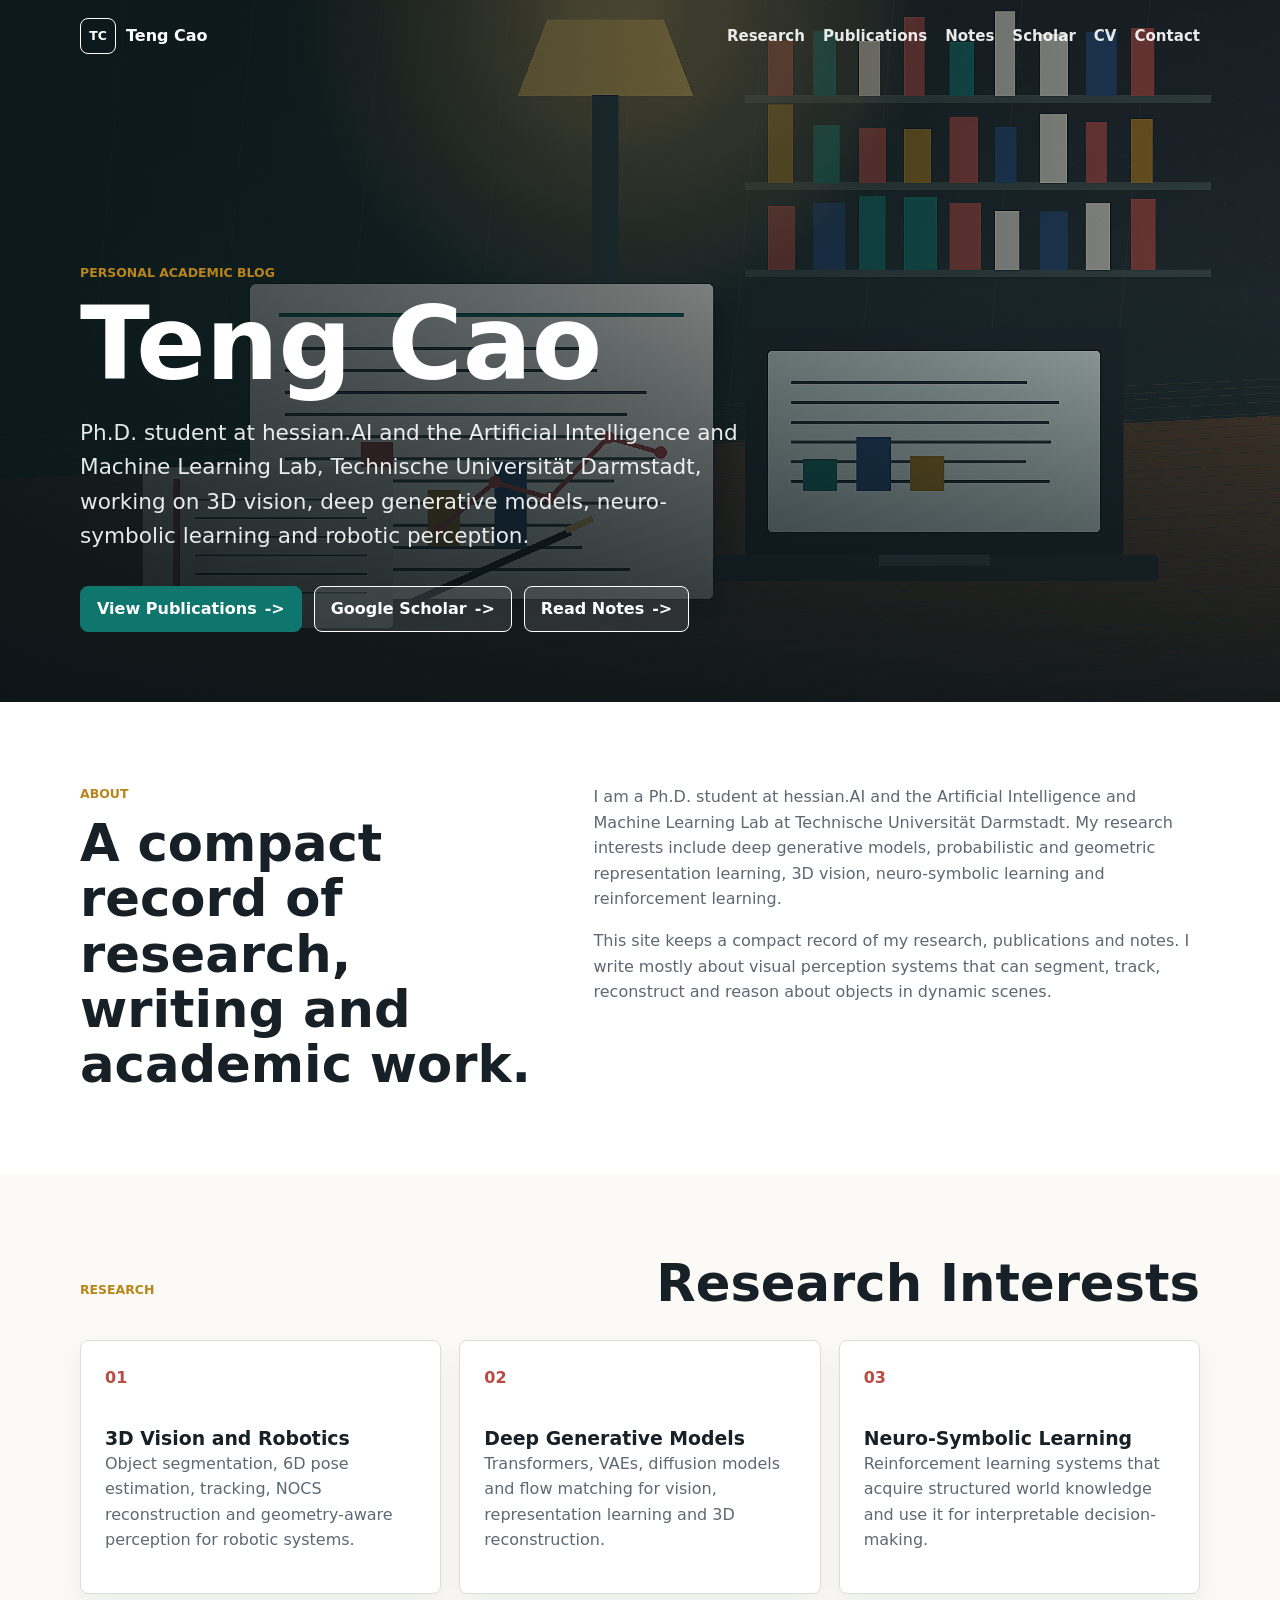
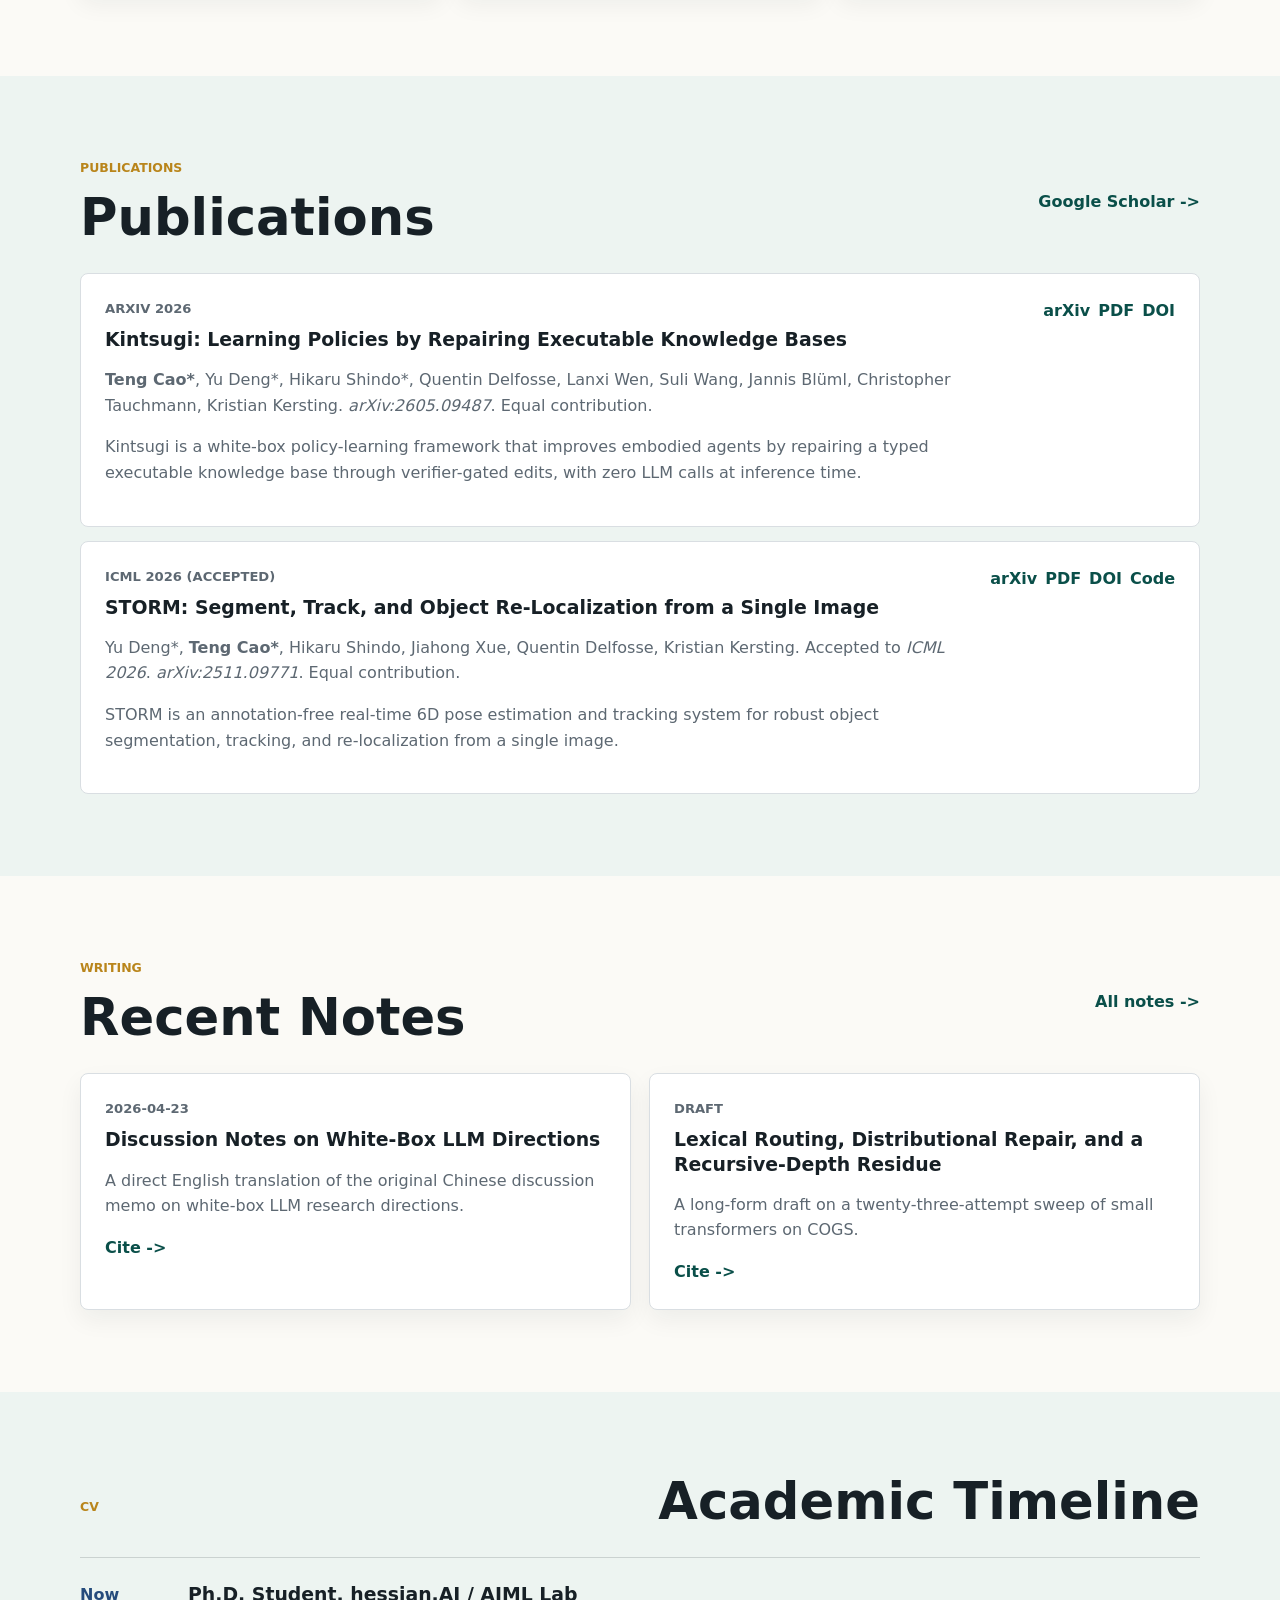
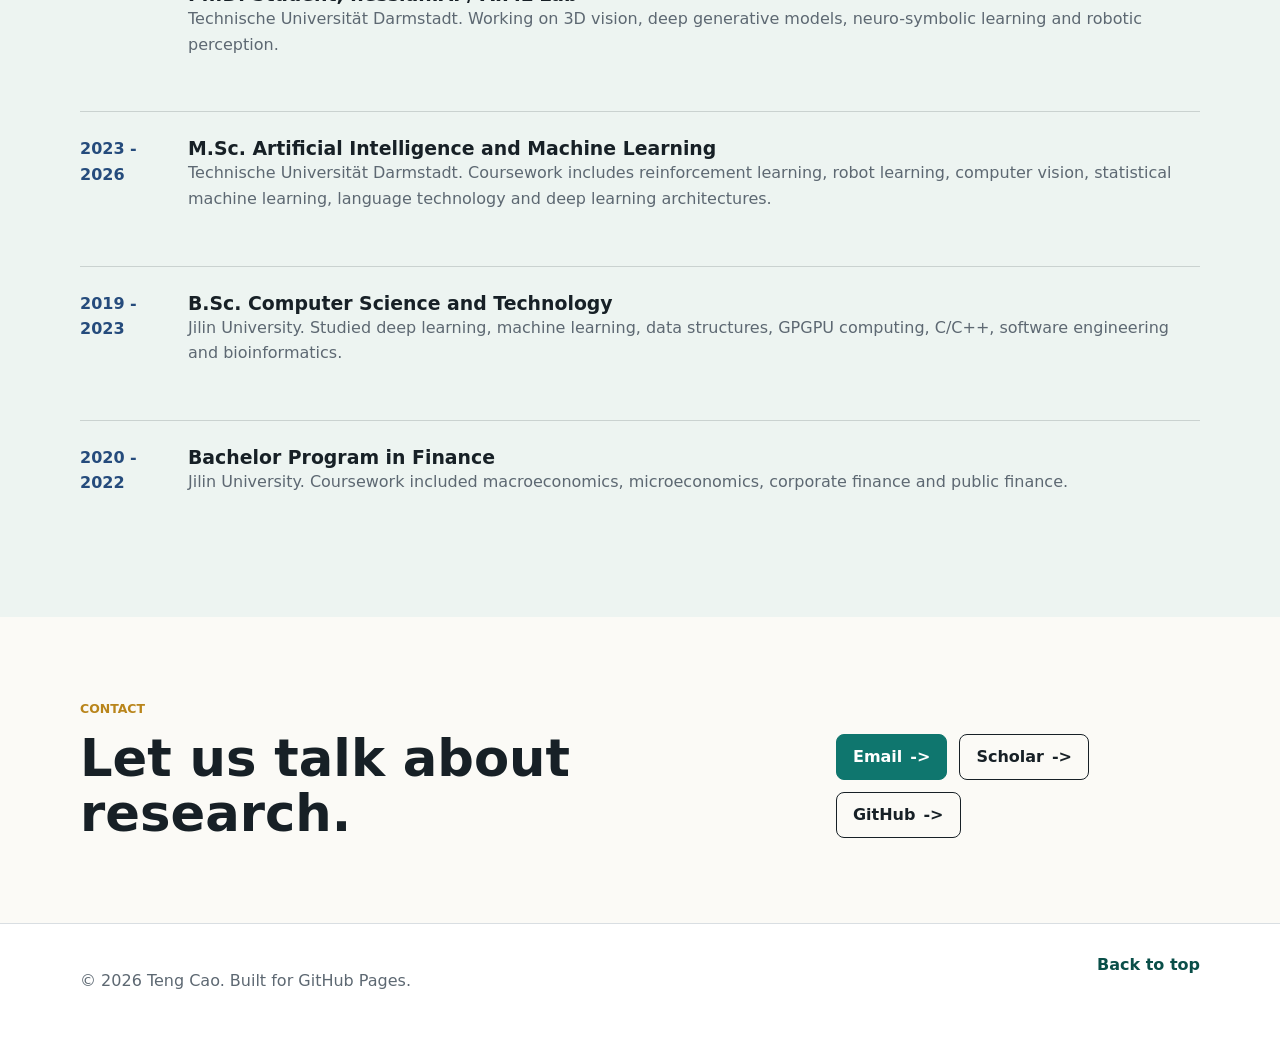
==== index.html @ 5c88ac8f "Add visible citation links for notes" ====
<!doctype html>
<html lang="en">
<head>
  <meta charset="utf-8">
  <meta name="viewport" content="width=device-width, initial-scale=1">
  <title>Teng Cao | Academic Blog</title>
  <meta name="description" content="Teng Cao's personal academic homepage. Ph.D. student at hessian.AI and the AIML Lab, Technische Universität Darmstadt, focused on 3D vision, neuro-symbolic learning and robotics.">
  <meta name="author" content="Teng Cao">
  <link rel="canonical" href="https://caotengde.github.io/">
  <meta property="og:title" content="Teng Cao | Academic Blog">
  <meta property="og:description" content="Ph.D. student at hessian.AI and the AIML Lab, Technische Universität Darmstadt, working on 3D vision, neuro-symbolic learning and robotics.">
  <meta property="og:type" content="website">
  <meta property="og:url" content="https://caotengde.github.io/">
  <meta property="og:image" content="https://caotengde.github.io/assets/academic-hero.png">
  <link rel="icon" href="assets/favicon.svg" type="image/svg+xml">
  <link rel="stylesheet" href="styles.css">
</head>
<body>
  <header class="site-header" data-header>
    <a class="brand" href="#top" aria-label="Back to home">
      <span class="brand-mark" aria-hidden="true">TC</span>
      <span>Teng Cao</span>
    </a>
    <nav class="site-nav" aria-label="Primary navigation">
      <a href="#research">Research</a>
      <a href="#publications">Publications</a>
      <a href="blog.html">Notes</a>
      <a href="https://scholar.google.com/citations?user=rGbSMkcAAAAJ&amp;hl=zh-CN" target="_blank" rel="noreferrer">Scholar</a>
      <a href="#cv">CV</a>
      <a href="#contact">Contact</a>
    </nav>
  </header>

  <main id="top">
    <section class="hero" aria-labelledby="hero-title">
      <img src="assets/academic-hero.png" alt="An academic desk with papers, charts, and warm lamplight" class="hero-image">
      <div class="hero-scrim" aria-hidden="true"></div>
      <div class="hero-content">
        <p class="eyebrow">Personal Academic Blog</p>
        <h1 id="hero-title">Teng Cao</h1>
        <p class="hero-copy">Ph.D. student at hessian.AI and the Artificial Intelligence and Machine Learning Lab, Technische Universität Darmstadt, working on 3D vision, deep generative models, neuro-symbolic learning and robotic perception.</p>
        <div class="hero-actions">
          <a class="button button-primary" href="#publications">View Publications <span aria-hidden="true">-&gt;</span></a>
          <a class="button button-secondary" href="https://scholar.google.com/citations?user=rGbSMkcAAAAJ&amp;hl=zh-CN" target="_blank" rel="noreferrer">Google Scholar <span aria-hidden="true">-&gt;</span></a>
          <a class="button button-secondary" href="blog.html">Read Notes <span aria-hidden="true">-&gt;</span></a>
        </div>
      </div>
    </section>

    <section class="section intro-band" aria-labelledby="about-title">
      <div class="section-grid">
        <div>
          <p class="section-kicker">About</p>
          <h2 id="about-title">A compact record of research, writing and academic work.</h2>
        </div>
        <div class="prose">
          <p>I am a Ph.D. student at hessian.AI and the Artificial Intelligence and Machine Learning Lab at Technische Universität Darmstadt. My research interests include deep generative models, probabilistic and geometric representation learning, 3D vision, neuro-symbolic learning and reinforcement learning.</p>
          <p>This site keeps a compact record of my research, publications and notes. I write mostly about visual perception systems that can segment, track, reconstruct and reason about objects in dynamic scenes.</p>
        </div>
      </div>
    </section>

    <section class="section" id="research" aria-labelledby="research-title">
      <div class="section-heading">
        <p class="section-kicker">Research</p>
        <h2 id="research-title">Research Interests</h2>
      </div>
      <div class="card-grid three">
        <article class="card">
          <span class="card-index">01</span>
          <h3>3D Vision and Robotics</h3>
          <p>Object segmentation, 6D pose estimation, tracking, NOCS reconstruction and geometry-aware perception for robotic systems.</p>
        </article>
        <article class="card">
          <span class="card-index">02</span>
          <h3>Deep Generative Models</h3>
          <p>Transformers, VAEs, diffusion models and flow matching for vision, representation learning and 3D reconstruction.</p>
        </article>
        <article class="card">
          <span class="card-index">03</span>
          <h3>Neuro-Symbolic Learning</h3>
          <p>Reinforcement learning systems that acquire structured world knowledge and use it for interpretable decision-making.</p>
        </article>
      </div>
    </section>

    <section class="section tinted" id="publications" aria-labelledby="publications-title">
      <div class="section-heading split">
        <div>
          <p class="section-kicker">Publications</p>
          <h2 id="publications-title">Publications</h2>
        </div>
        <a class="text-link" href="https://scholar.google.com/citations?user=rGbSMkcAAAAJ&amp;hl=zh-CN" target="_blank" rel="noreferrer">Google Scholar <span aria-hidden="true">-&gt;</span></a>
      </div>
      <div class="publication-list">
        <article class="publication">
          <div>
            <p class="pub-year">arXiv 2026</p>
            <h3>Kintsugi: Learning Policies by Repairing Executable Knowledge Bases</h3>
            <p><strong>Teng Cao*</strong>, Yu Deng*, Hikaru Shindo*, Quentin Delfosse, Lanxi Wen, Suli Wang, Jannis Bl&uuml;ml, Christopher Tauchmann, Kristian Kersting. <em>arXiv:2605.09487</em>. Equal contribution.</p>
            <p>Kintsugi is a white-box policy-learning framework that improves embodied agents by repairing a typed executable knowledge base through verifier-gated edits, with zero LLM calls at inference time.</p>
          </div>
          <div class="pub-links" aria-label="Publication links">
            <a href="https://arxiv.org/abs/2605.09487" target="_blank" rel="noreferrer">arXiv</a>
            <a href="https://arxiv.org/pdf/2605.09487" target="_blank" rel="noreferrer">PDF</a>
            <a href="https://doi.org/10.48550/arXiv.2605.09487" target="_blank" rel="noreferrer">DOI</a>
          </div>
        </article>
        <article class="publication">
          <div>
            <p class="pub-year">ICML 2026 (Accepted)</p>
            <h3>STORM: Segment, Track, and Object Re-Localization from a Single Image</h3>
            <p>Yu Deng*, <strong>Teng Cao*</strong>, Hikaru Shindo, Jiahong Xue, Quentin Delfosse, Kristian Kersting. Accepted to <em>ICML 2026</em>. <em>arXiv:2511.09771</em>. Equal contribution.</p>
            <p>STORM is an annotation-free real-time 6D pose estimation and tracking system for robust object segmentation, tracking, and re-localization from a single image.</p>
          </div>
          <div class="pub-links" aria-label="Publication links">
            <a href="https://arxiv.org/abs/2511.09771" target="_blank" rel="noreferrer">arXiv</a>
            <a href="https://arxiv.org/pdf/2511.09771" target="_blank" rel="noreferrer">PDF</a>
            <a href="https://doi.org/10.48550/arXiv.2511.09771" target="_blank" rel="noreferrer">DOI</a>
            <a href="https://github.com/dengyufuqin/Storm" target="_blank" rel="noreferrer">Code</a>
          </div>
        </article>
      </div>
    </section>

    <section class="section" aria-labelledby="writing-title">
      <div class="section-heading split">
        <div>
          <p class="section-kicker">Writing</p>
          <h2 id="writing-title">Recent Notes</h2>
        </div>
        <a class="text-link" href="blog.html">All notes <span aria-hidden="true">-&gt;</span></a>
      </div>
      <div class="card-grid two">
        <article class="card note-card">
          <p class="note-date">2026-04-23</p>
          <h3><a href="posts/2026-04-23-white-box-llm-directions.html">Discussion Notes on White-Box LLM Directions</a></h3>
          <p>A direct English translation of the original Chinese discussion memo on white-box LLM research directions.</p>
          <div class="note-actions">
            <a class="text-link" href="posts/2026-04-23-white-box-llm-directions.html#citation">Cite <span aria-hidden="true">-&gt;</span></a>
          </div>
        </article>
        <article class="card note-card">
          <p class="note-date">Draft</p>
          <h3><a href="posts/2026-04-21-lexical-routing-distributional-repair.html">Lexical Routing, Distributional Repair, and a Recursive-Depth Residue</a></h3>
          <p>A long-form draft on a twenty-three-attempt sweep of small transformers on COGS.</p>
          <div class="note-actions">
            <a class="text-link" href="posts/2026-04-21-lexical-routing-distributional-repair.html#citation">Cite <span aria-hidden="true">-&gt;</span></a>
          </div>
        </article>
      </div>
    </section>

    <section class="section tinted" id="cv" aria-labelledby="cv-title">
      <div class="section-heading">
        <p class="section-kicker">CV</p>
        <h2 id="cv-title">Academic Timeline</h2>
      </div>
      <div class="timeline">
        <article class="timeline-item">
          <span>Now</span>
          <div>
            <h3>Ph.D. Student, hessian.AI / AIML Lab</h3>
            <p>Technische Universität Darmstadt. Working on 3D vision, deep generative models, neuro-symbolic learning and robotic perception.</p>
          </div>
        </article>
        <article class="timeline-item">
          <span>2023 - 2026</span>
          <div>
            <h3>M.Sc. Artificial Intelligence and Machine Learning</h3>
            <p>Technische Universität Darmstadt. Coursework includes reinforcement learning, robot learning, computer vision, statistical machine learning, language technology and deep learning architectures.</p>
          </div>
        </article>
        <article class="timeline-item">
          <span>2019 - 2023</span>
          <div>
            <h3>B.Sc. Computer Science and Technology</h3>
            <p>Jilin University. Studied deep learning, machine learning, data structures, GPGPU computing, C/C++, software engineering and bioinformatics.</p>
          </div>
        </article>
        <article class="timeline-item">
          <span>2020 - 2022</span>
          <div>
            <h3>Bachelor Program in Finance</h3>
            <p>Jilin University. Coursework included macroeconomics, microeconomics, corporate finance and public finance.</p>
          </div>
        </article>
      </div>
    </section>

    <section class="section contact-band" id="contact" aria-labelledby="contact-title">
      <div>
        <p class="section-kicker">Contact</p>
        <h2 id="contact-title">Let us talk about research.</h2>
      </div>
      <div class="contact-actions">
        <a class="button button-primary" href="mailto:teng.cao@stud.tu-darmstadt.de">Email <span aria-hidden="true">-&gt;</span></a>
        <a class="button button-secondary" href="https://scholar.google.com/citations?user=rGbSMkcAAAAJ&amp;hl=zh-CN" target="_blank" rel="noreferrer">Scholar <span aria-hidden="true">-&gt;</span></a>
        <a class="button button-secondary" href="https://github.com/caotengde">GitHub <span aria-hidden="true">-&gt;</span></a>
      </div>
    </section>
  </main>

  <footer class="site-footer">
    <p>&copy; <span data-year>2026</span> Teng Cao. Built for GitHub Pages.</p>
    <a href="#top">Back to top</a>
  </footer>

  <script src="script.js"></script>
</body>
</html>
---- styles.css ----
:root {
  color-scheme: light;
  --ink: #172026;
  --muted: #5d6872;
  --paper: #fbfaf6;
  --surface: #ffffff;
  --line: #d9dee2;
  --teal: #0f766e;
  --teal-dark: #0a4f49;
  --coral: #b94b43;
  --gold: #b9851b;
  --blue: #254b7c;
  --shadow: 0 18px 45px rgba(23, 32, 38, 0.12);
  --max: 1120px;
}

* {
  box-sizing: border-box;
}

html {
  scroll-behavior: smooth;
}

body {
  margin: 0;
  font-family: Inter, ui-sans-serif, system-ui, -apple-system, BlinkMacSystemFont, "Segoe UI", sans-serif;
  color: var(--ink);
  background: var(--paper);
  line-height: 1.6;
}

img {
  display: block;
  max-width: 100%;
}

a {
  color: inherit;
  text-decoration: none;
}

a:hover {
  color: var(--teal-dark);
}

.site-header {
  position: fixed;
  top: 0;
  left: 0;
  right: 0;
  z-index: 20;
  display: flex;
  align-items: center;
  justify-content: space-between;
  gap: 24px;
  padding: 18px max(24px, calc((100vw - var(--max)) / 2));
  color: #ffffff;
  transition: background 180ms ease, color 180ms ease, box-shadow 180ms ease;
}

.site-header.compact,
.site-header.is-scrolled {
  color: var(--ink);
  background: rgba(251, 250, 246, 0.94);
  border-bottom: 1px solid rgba(217, 222, 226, 0.86);
  box-shadow: 0 10px 28px rgba(23, 32, 38, 0.08);
  backdrop-filter: blur(14px);
}

.brand {
  display: inline-flex;
  align-items: center;
  gap: 10px;
  font-weight: 800;
  white-space: nowrap;
}

.brand-mark {
  display: inline-grid;
  width: 36px;
  height: 36px;
  place-items: center;
  border: 1px solid currentColor;
  border-radius: 8px;
  font-size: 0.78rem;
}

.site-nav {
  display: flex;
  align-items: center;
  gap: 18px;
  font-size: 0.94rem;
  font-weight: 650;
}

.site-nav a {
  opacity: 0.9;
}

.site-nav a[aria-current="page"],
.site-nav a:hover {
  color: var(--gold);
  opacity: 1;
}

.hero {
  position: relative;
  display: flex;
  align-items: flex-end;
  min-height: clamp(520px, 78vh, 780px);
  overflow: hidden;
  color: #ffffff;
  background: #152027;
}

.hero-image {
  position: absolute;
  inset: 0;
  width: 100%;
  height: 100%;
  object-fit: cover;
}

.hero-scrim {
  position: absolute;
  inset: 0;
  background:
    linear-gradient(90deg, rgba(10, 20, 24, 0.82) 0%, rgba(10, 20, 24, 0.58) 44%, rgba(10, 20, 24, 0.2) 100%),
    linear-gradient(0deg, rgba(10, 20, 24, 0.82) 0%, rgba(10, 20, 24, 0.06) 58%);
}

.hero-content {
  position: relative;
  z-index: 1;
  width: min(var(--max), calc(100% - 48px));
  margin: 0 auto;
  padding: 150px 0 70px;
}

.eyebrow,
.section-kicker {
  margin: 0 0 12px;
  color: var(--gold);
  font-size: 0.78rem;
  font-weight: 800;
  letter-spacing: 0;
  text-transform: uppercase;
}

.hero h1,
.page-hero h1 {
  max-width: 820px;
  margin: 0;
  font-size: clamp(3.2rem, 8vw, 7rem);
  line-height: 0.95;
  letter-spacing: 0;
}

.hero-copy {
  max-width: 660px;
  margin: 24px 0 0;
  color: rgba(255, 255, 255, 0.9);
  font-size: clamp(1.05rem, 2.2vw, 1.35rem);
}

.hero-actions,
.contact-actions {
  display: flex;
  flex-wrap: wrap;
  gap: 12px;
  margin-top: 32px;
}

.button {
  display: inline-flex;
  min-height: 46px;
  align-items: center;
  justify-content: center;
  gap: 8px;
  padding: 11px 16px;
  border: 1px solid currentColor;
  border-radius: 8px;
  font-weight: 800;
  line-height: 1.2;
}

.button-primary {
  color: #ffffff;
  background: var(--teal);
  border-color: var(--teal);
}

.button-primary:hover {
  color: #ffffff;
  background: var(--teal-dark);
  border-color: var(--teal-dark);
}

.button-secondary {
  color: inherit;
  background: rgba(255, 255, 255, 0.1);
}

.button-secondary:hover {
  color: var(--ink);
  background: #ffffff;
}

.section,
.page-hero {
  width: min(var(--max), calc(100% - 48px));
  margin: 0 auto;
  padding: 82px 0;
}

.intro-band,
.tinted {
  width: 100%;
  max-width: none;
  padding-left: max(24px, calc((100vw - var(--max)) / 2));
  padding-right: max(24px, calc((100vw - var(--max)) / 2));
}

.intro-band {
  background: #ffffff;
}

.tinted {
  background: #edf4f1;
}

.section-grid {
  display: grid;
  grid-template-columns: minmax(240px, 0.86fr) minmax(0, 1.14fr);
  gap: 56px;
  width: min(var(--max), 100%);
  margin: 0 auto;
}

.section-heading {
  display: flex;
  justify-content: space-between;
  align-items: end;
  gap: 24px;
  margin-bottom: 28px;
}

.section-heading.split {
  align-items: center;
}

h2,
h3,
p {
  overflow-wrap: break-word;
}

h2 {
  margin: 0;
  font-size: clamp(2rem, 4vw, 3.2rem);
  line-height: 1.08;
  letter-spacing: 0;
}

h3 {
  margin: 0;
  font-size: 1.18rem;
  line-height: 1.28;
}

.prose p,
.card p,
.publication p,
.post-row p,
.article p,
.timeline p,
.page-hero p {
  color: var(--muted);
}

.prose p:first-child,
.card p:first-of-type,
.publication p:first-of-type,
.post-row p:first-of-type,
.article p:first-of-type,
.timeline p:first-of-type {
  margin-top: 0;
}

.card-grid {
  display: grid;
  gap: 18px;
}

.card-grid.three {
  grid-template-columns: repeat(3, minmax(0, 1fr));
}

.card-grid.two {
  grid-template-columns: repeat(2, minmax(0, 1fr));
}

.card,
.publication,
.post-row {
  border: 1px solid var(--line);
  border-radius: 8px;
  background: var(--surface);
}

.card {
  min-height: 220px;
  padding: 24px;
  box-shadow: 0 10px 25px rgba(23, 32, 38, 0.06);
}

.card-index {
  display: inline-block;
  margin-bottom: 36px;
  color: var(--coral);
  font-weight: 900;
}

.note-card h3 a,
.post-row h2 a {
  text-decoration: underline;
  text-decoration-color: transparent;
  text-underline-offset: 4px;
}

.note-card h3 a:hover,
.post-row h2 a:hover {
  text-decoration-color: currentColor;
}

.note-actions,
.article-utility {
  margin-top: 14px;
}

.publication-list,
.post-list,
.timeline {
  display: grid;
  gap: 14px;
}

.publication {
  display: grid;
  grid-template-columns: minmax(0, 1fr) auto;
  gap: 24px;
  align-items: start;
  padding: 24px;
}

.pub-year,
.note-date {
  margin: 0 0 8px;
  color: var(--coral);
  font-size: 0.82rem;
  font-weight: 850;
  text-transform: uppercase;
}

.pub-links {
  display: flex;
  flex-wrap: wrap;
  gap: 8px;
}

.pub-links a,
.text-link {
  color: var(--teal-dark);
  font-weight: 850;
}

.text-link {
  white-space: nowrap;
}

.timeline-item {
  display: grid;
  grid-template-columns: 90px minmax(0, 1fr);
  gap: 18px;
  padding: 24px 0;
  border-top: 1px solid rgba(23, 32, 38, 0.16);
}

.timeline-item span {
  color: var(--blue);
  font-weight: 900;
}

.contact-band {
  display: flex;
  justify-content: space-between;
  align-items: center;
  gap: 28px;
}

.contact-band .button-secondary {
  color: var(--ink);
  background: transparent;
}

.contact-band .button-secondary:hover {
  color: var(--teal-dark);
  background: #ffffff;
}

.site-footer {
  display: flex;
  justify-content: space-between;
  gap: 18px;
  padding: 28px max(24px, calc((100vw - var(--max)) / 2));
  color: var(--muted);
  border-top: 1px solid var(--line);
  background: #ffffff;
}

.site-footer a {
  color: var(--teal-dark);
  font-weight: 800;
}

.page-main {
  padding-top: 72px;
}

.page-hero {
  padding-top: 92px;
  padding-bottom: 48px;
}

.page-hero h1 {
  color: var(--ink);
}

.page-hero p:last-child {
  max-width: 720px;
  font-size: 1.18rem;
}

.post-row {
  padding: 28px;
}

.post-row h2 {
  font-size: clamp(1.5rem, 3vw, 2.1rem);
}

.post-row .note-actions {
  margin-top: 16px;
}

.article-main {
  width: min(820px, calc(100% - 48px));
  margin: 0 auto;
  padding: 150px 0 86px;
}

.article-main.wide-article {
  width: min(1040px, calc(100% - 48px));
}

.article h1 {
  margin: 0;
  font-size: clamp(2.35rem, 6vw, 4.6rem);
  line-height: 1;
  letter-spacing: 0;
}

.article-lead {
  font-size: 1.24rem;
}

.article h2 {
  margin-top: 46px;
  font-size: clamp(1.55rem, 3vw, 2.1rem);
}

.article h3,
.article h4 {
  margin-top: 34px;
}

.article ul,
.article ol {
  color: var(--muted);
  padding-left: 1.4rem;
}

.article li + li {
  margin-top: 0.45rem;
}

.diagram-block {
  margin: 32px 0;
  padding: 18px;
  border: 1px solid var(--line);
  border-radius: 8px;
  background: #ffffff;
  box-shadow: 0 14px 32px rgba(23, 32, 38, 0.08);
}

.mermaid {
  overflow-x: auto;
}

.mermaid svg {
  display: block;
  max-width: 100%;
  height: auto;
  margin: 0 auto;
}

.diagram-caption {
  margin: 14px 0 0;
  color: var(--muted);
  font-size: 0.95rem;
}

.article code {
  padding: 0.12rem 0.34rem;
  border: 1px solid var(--line);
  border-radius: 6px;
  background: #ffffff;
  color: var(--blue);
  font-size: 0.95em;
}

.article table {
  display: block;
  width: 100%;
  margin: 24px 0;
  overflow-x: auto;
  border-collapse: collapse;
  color: var(--muted);
  font-size: 0.92rem;
}

.citation-panel {
  margin-top: 56px;
  padding: 24px;
  border: 1px solid var(--line);
  border-radius: 8px;
  background: #ffffff;
  box-shadow: 0 10px 25px rgba(23, 32, 38, 0.06);
}

.citation-panel h2 {
  margin-top: 0;
}

.citation-panel p {
  margin-bottom: 14px;
}

.citation-text {
  color: var(--muted);
}

.citation-bibtex {
  margin: 0;
  padding: 16px 18px;
  overflow-x: auto;
  border: 1px solid var(--line);
  border-radius: 8px;
  background: #fbfaf6;
  color: var(--ink);
  font: 0.93rem/1.6 ui-monospace, SFMono-Regular, Menlo, Monaco, Consolas, "Liberation Mono", monospace;
  white-space: pre-wrap;
  word-break: break-word;
}

.article th,
.article td {
  min-width: 120px;
  padding: 10px 12px;
  border: 1px solid var(--line);
  text-align: left;
  vertical-align: top;
}

.article th {
  color: var(--ink);
  background: #edf4f1;
}

@media (max-width: 820px) {
  .site-header {
    align-items: flex-start;
    flex-direction: column;
    gap: 12px;
    padding-top: 14px;
    padding-bottom: 14px;
  }

  .site-nav {
    width: 100%;
    gap: 12px;
    overflow-x: auto;
    padding-bottom: 2px;
  }

  .hero-content {
    padding-top: 180px;
  }

  .section,
  .page-hero,
  .article-main {
    width: min(100% - 32px, var(--max));
  }

  .intro-band,
  .tinted {
    padding-left: 16px;
    padding-right: 16px;
  }

  .section-grid,
  .card-grid.three,
  .card-grid.two,
  .publication,
  .contact-band {
    grid-template-columns: 1fr;
  }

  .section-grid,
  .contact-band {
    display: grid;
    gap: 24px;
  }

  .section-heading {
    align-items: start;
    flex-direction: column;
  }
}

@media (max-width: 520px) {
  .hero {
    min-height: 620px;
  }

  .hero-content {
    width: calc(100% - 32px);
    padding-bottom: 48px;
  }

  .hero h1,
  .page-hero h1 {
    font-size: clamp(2.75rem, 16vw, 4.2rem);
  }

  .hero-actions,
  .contact-actions,
  .button {
    width: 100%;
  }

  .timeline-item {
    grid-template-columns: 1fr;
    gap: 8px;
  }

  .site-footer {
    flex-direction: column;
  }
}
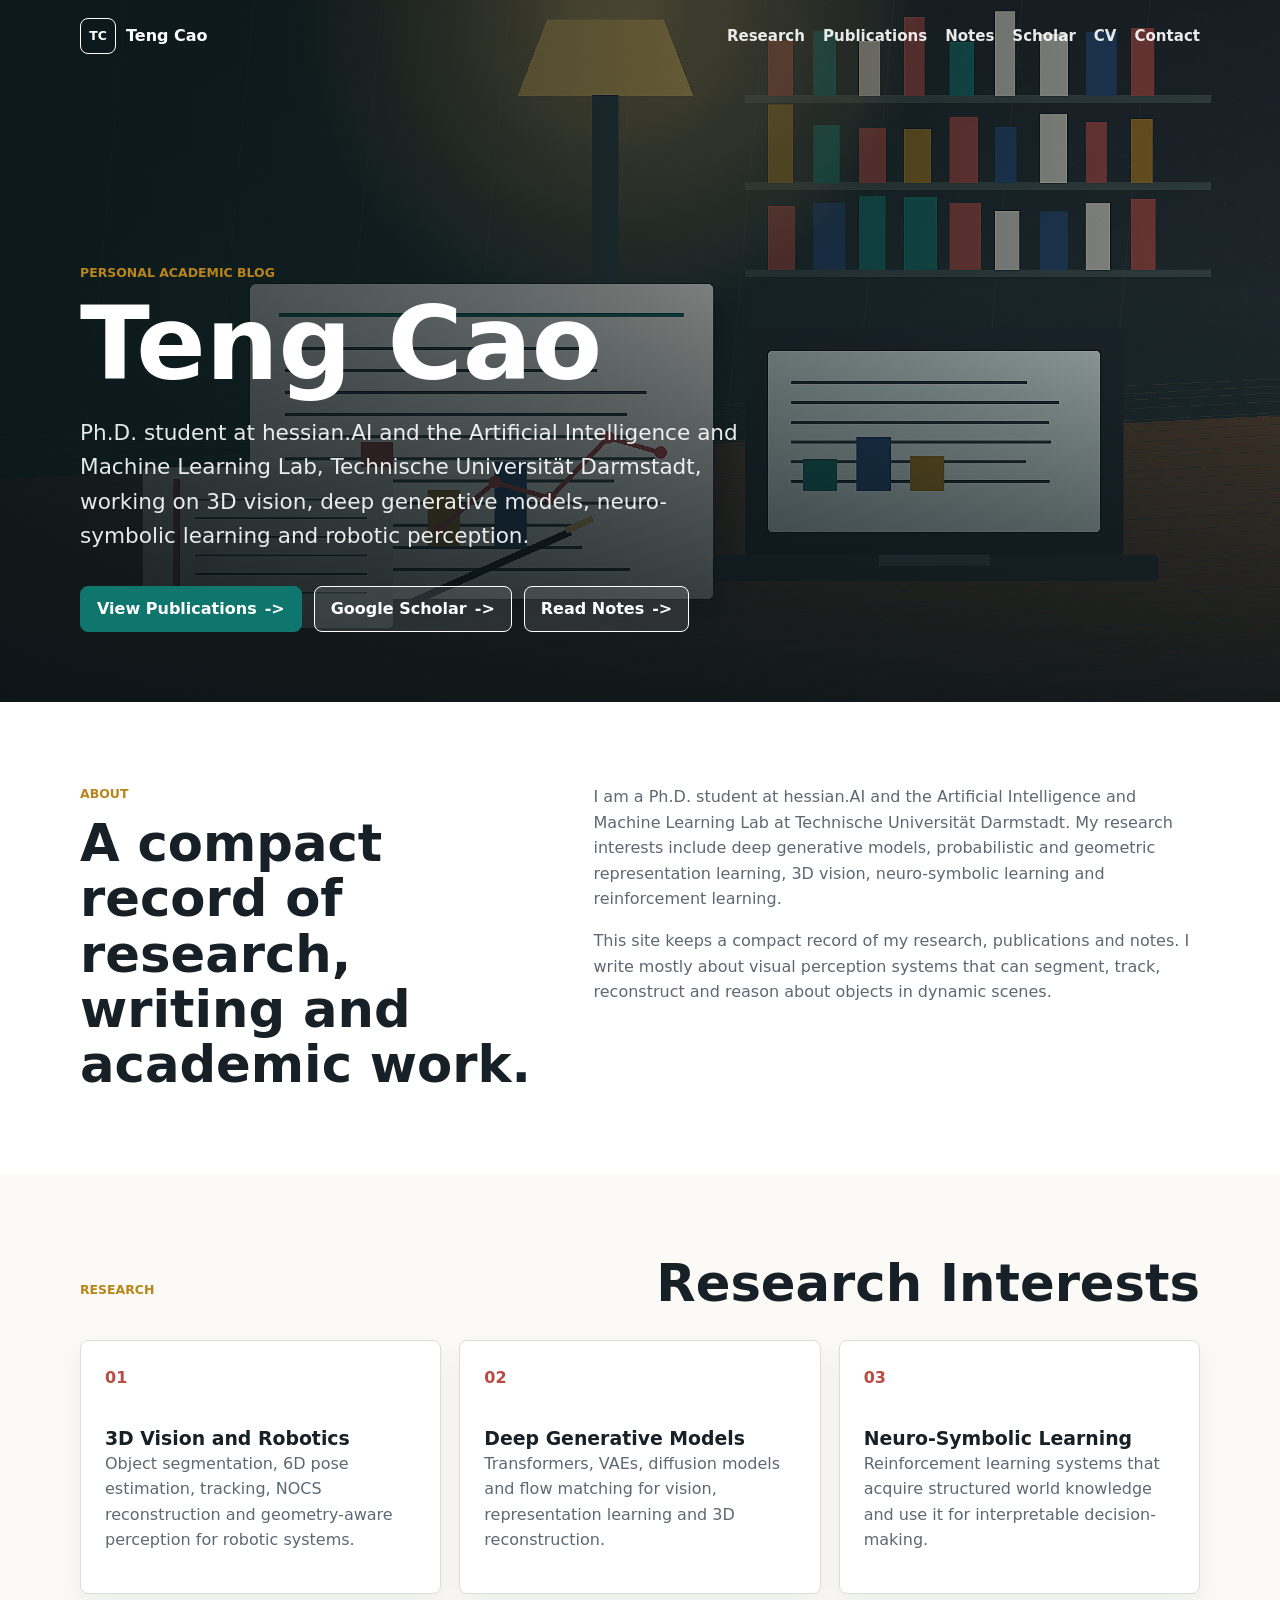
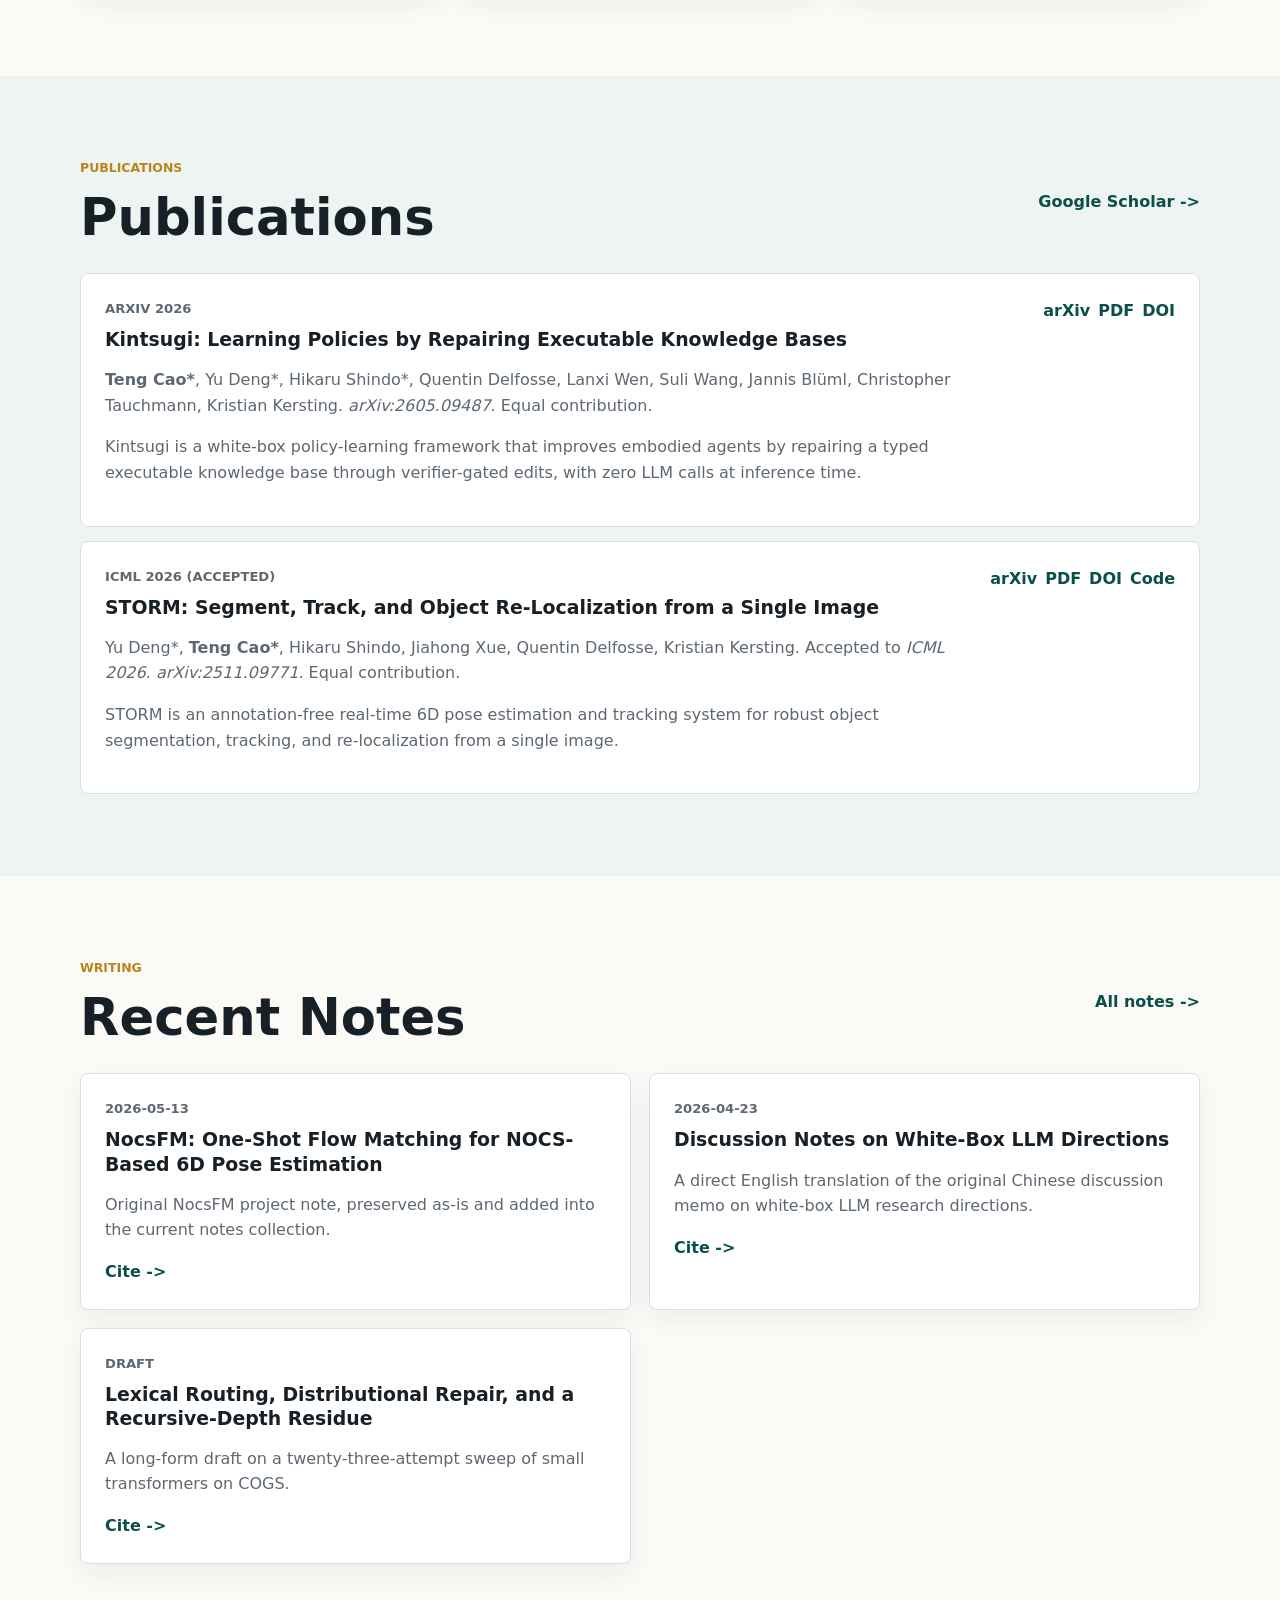
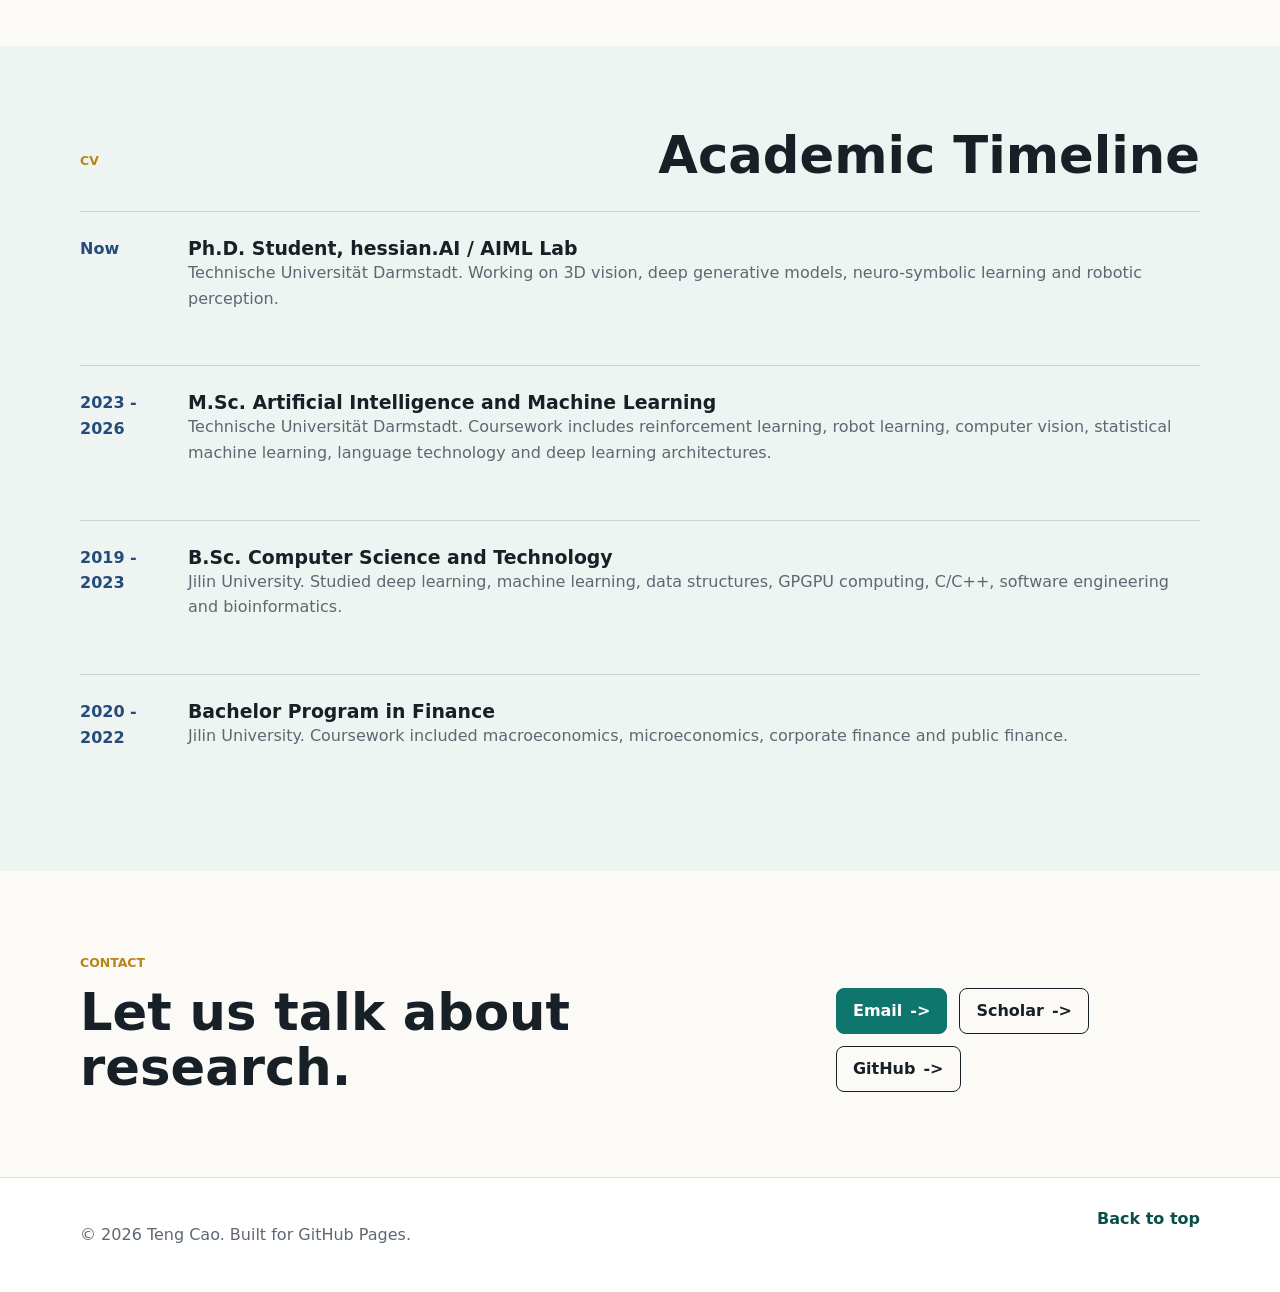
==== commit fb9a6523: "Add NocsFM note to notes collection" ====
--- a/index.html
+++ b/index.html
@@ -133,6 +133,14 @@
       </div>
       <div class="card-grid two">
         <article class="card note-card">
+          <p class="note-date">2026-05-13</p>
+          <h3><a href="posts/2026-05-13-nocsfm-one-shot-flow-matching-for-nocs-based-6d-pose-estimation.html">NocsFM: One-Shot Flow Matching for NOCS-Based 6D Pose Estimation</a></h3>
+          <p>Original NocsFM project note, preserved as-is and added into the current notes collection.</p>
+          <div class="note-actions">
+            <a class="text-link" href="posts/2026-05-13-nocsfm-one-shot-flow-matching-for-nocs-based-6d-pose-estimation.html#citation">Cite <span aria-hidden="true">-&gt;</span></a>
+          </div>
+        </article>
+        <article class="card note-card">
           <p class="note-date">2026-04-23</p>
           <h3><a href="posts/2026-04-23-white-box-llm-directions.html">Discussion Notes on White-Box LLM Directions</a></h3>
           <p>A direct English translation of the original Chinese discussion memo on white-box LLM research directions.</p>
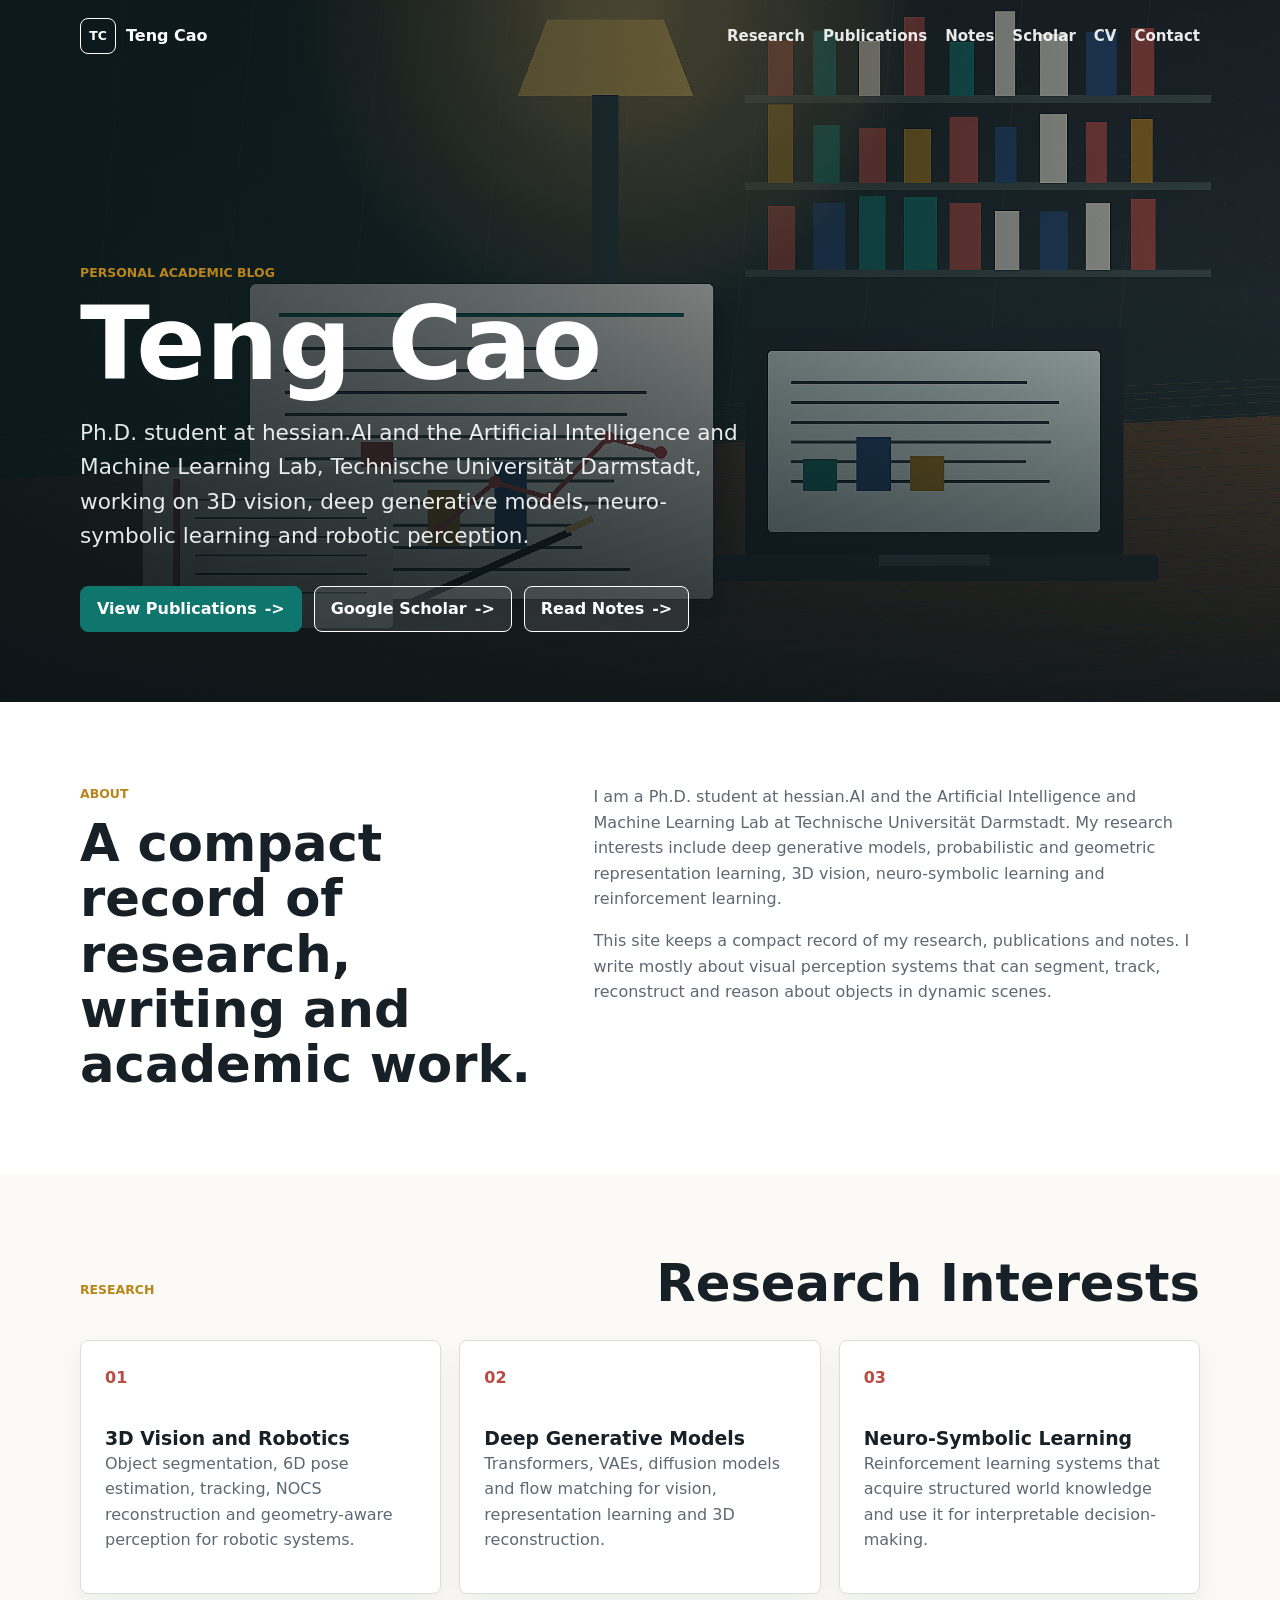
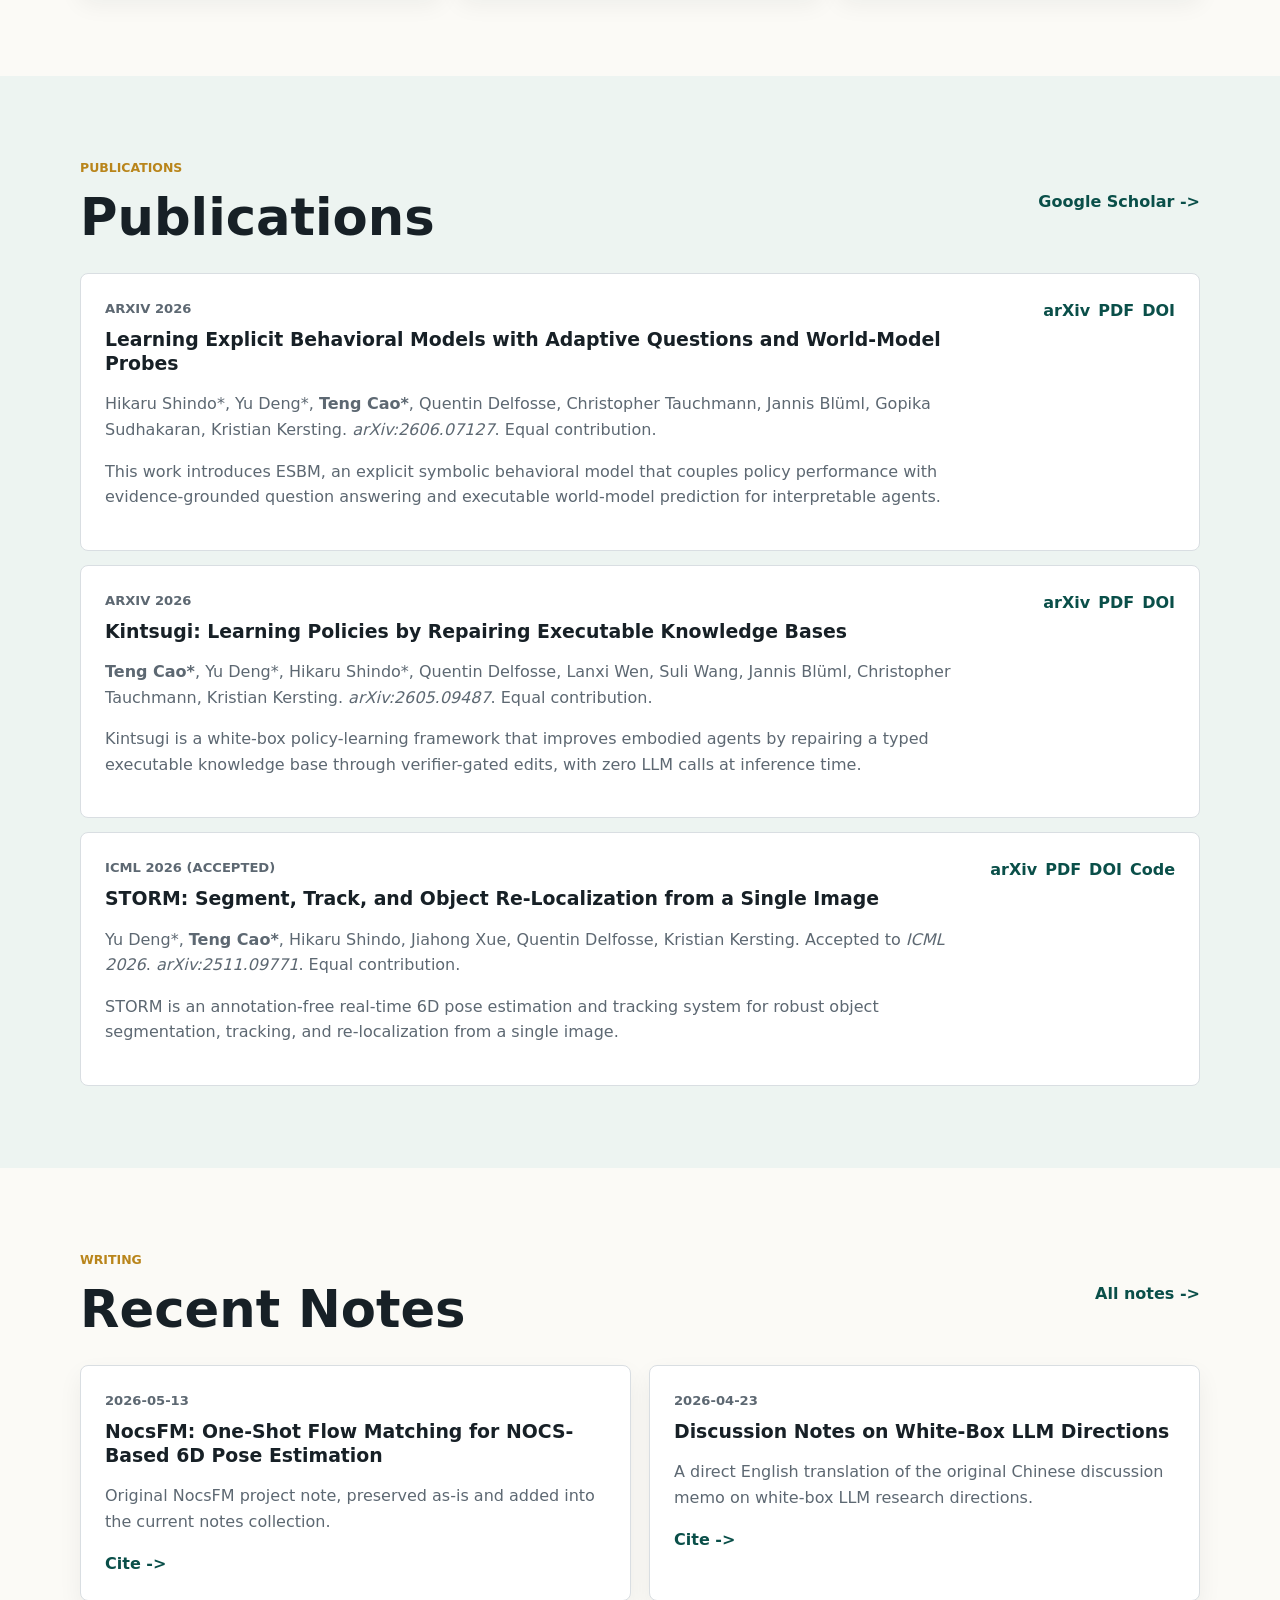
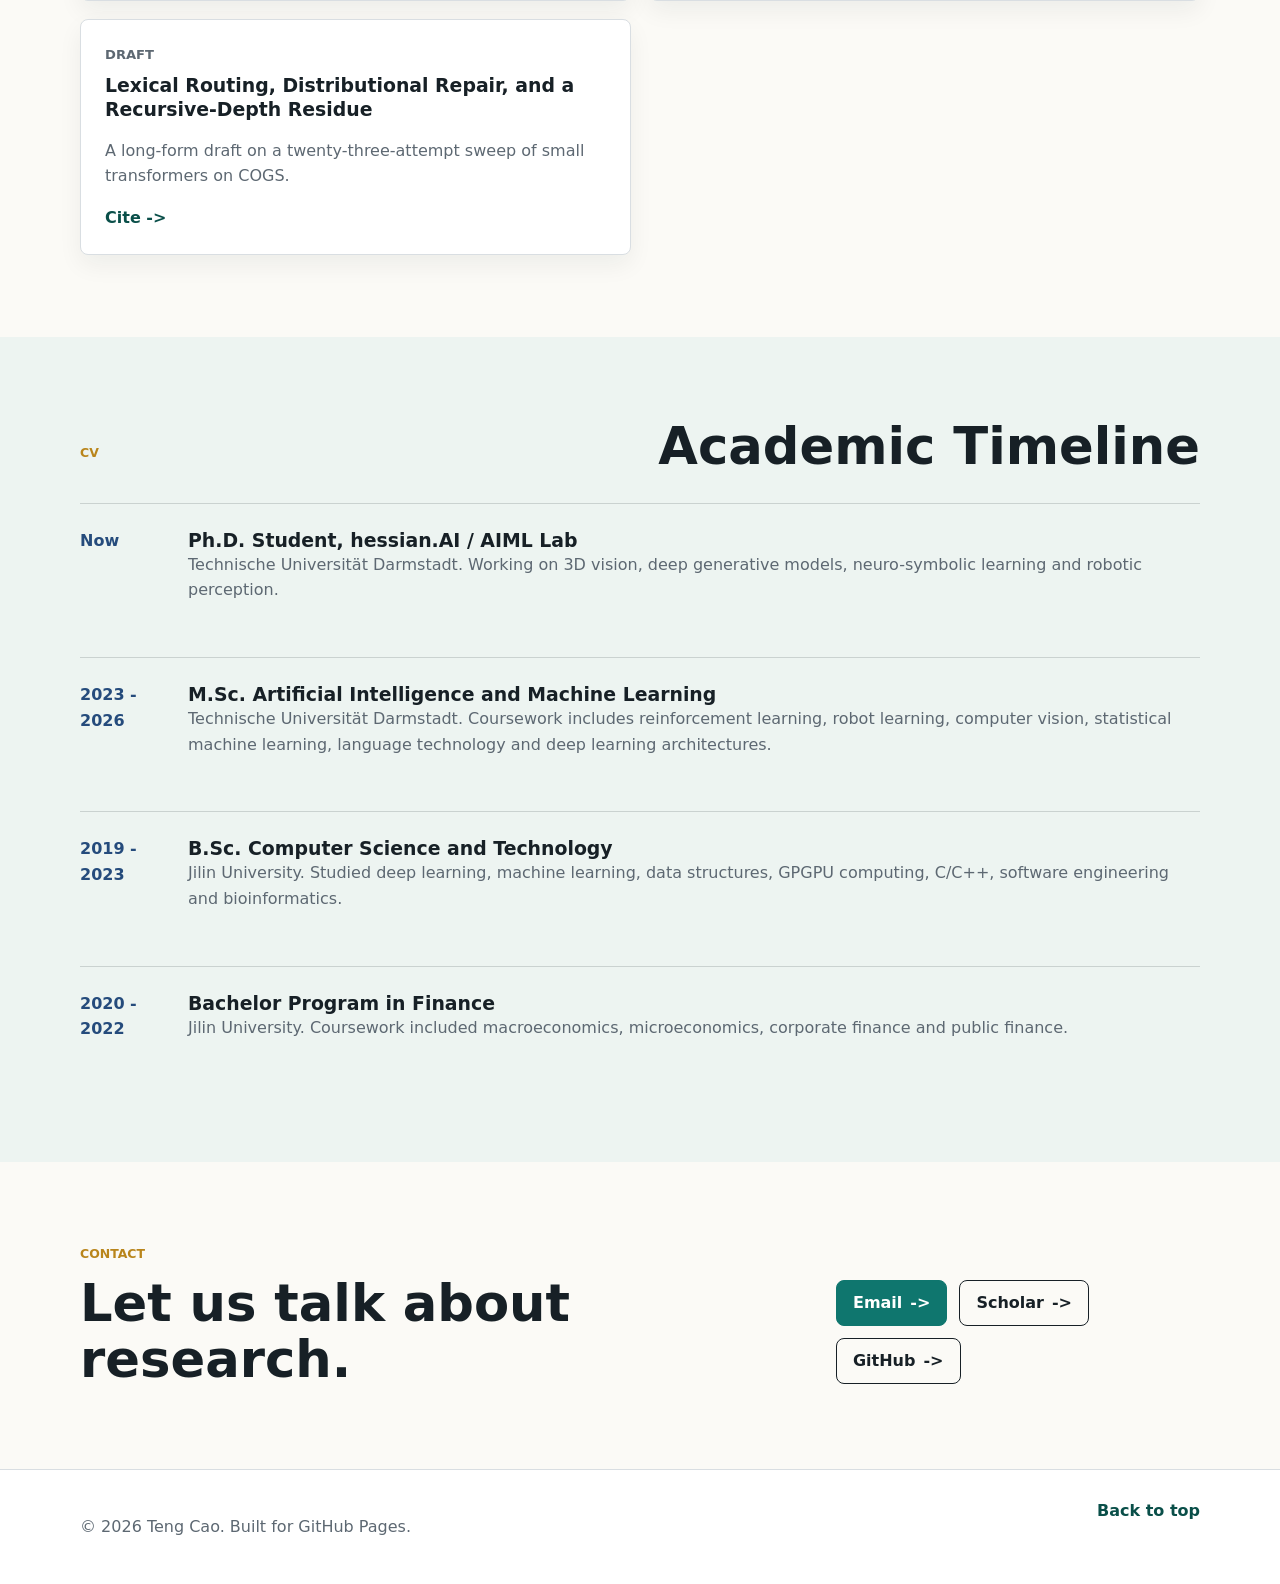
==== commit d83034a3: "Add ESBM publication" ====
--- a/index.html
+++ b/index.html
@@ -96,6 +96,19 @@
         <article class="publication">
           <div>
             <p class="pub-year">arXiv 2026</p>
+            <h3>Learning Explicit Behavioral Models with Adaptive Questions and World-Model Probes</h3>
+            <p>Hikaru Shindo*, Yu Deng*, <strong>Teng Cao*</strong>, Quentin Delfosse, Christopher Tauchmann, Jannis Bl&uuml;ml, Gopika Sudhakaran, Kristian Kersting. <em>arXiv:2606.07127</em>. Equal contribution.</p>
+            <p>This work introduces ESBM, an explicit symbolic behavioral model that couples policy performance with evidence-grounded question answering and executable world-model prediction for interpretable agents.</p>
+          </div>
+          <div class="pub-links" aria-label="Publication links">
+            <a href="https://arxiv.org/abs/2606.07127" target="_blank" rel="noreferrer">arXiv</a>
+            <a href="https://arxiv.org/pdf/2606.07127" target="_blank" rel="noreferrer">PDF</a>
+            <a href="https://doi.org/10.48550/arXiv.2606.07127" target="_blank" rel="noreferrer">DOI</a>
+          </div>
+        </article>
+        <article class="publication">
+          <div>
+            <p class="pub-year">arXiv 2026</p>
             <h3>Kintsugi: Learning Policies by Repairing Executable Knowledge Bases</h3>
             <p><strong>Teng Cao*</strong>, Yu Deng*, Hikaru Shindo*, Quentin Delfosse, Lanxi Wen, Suli Wang, Jannis Bl&uuml;ml, Christopher Tauchmann, Kristian Kersting. <em>arXiv:2605.09487</em>. Equal contribution.</p>
             <p>Kintsugi is a white-box policy-learning framework that improves embodied agents by repairing a typed executable knowledge base through verifier-gated edits, with zero LLM calls at inference time.</p>
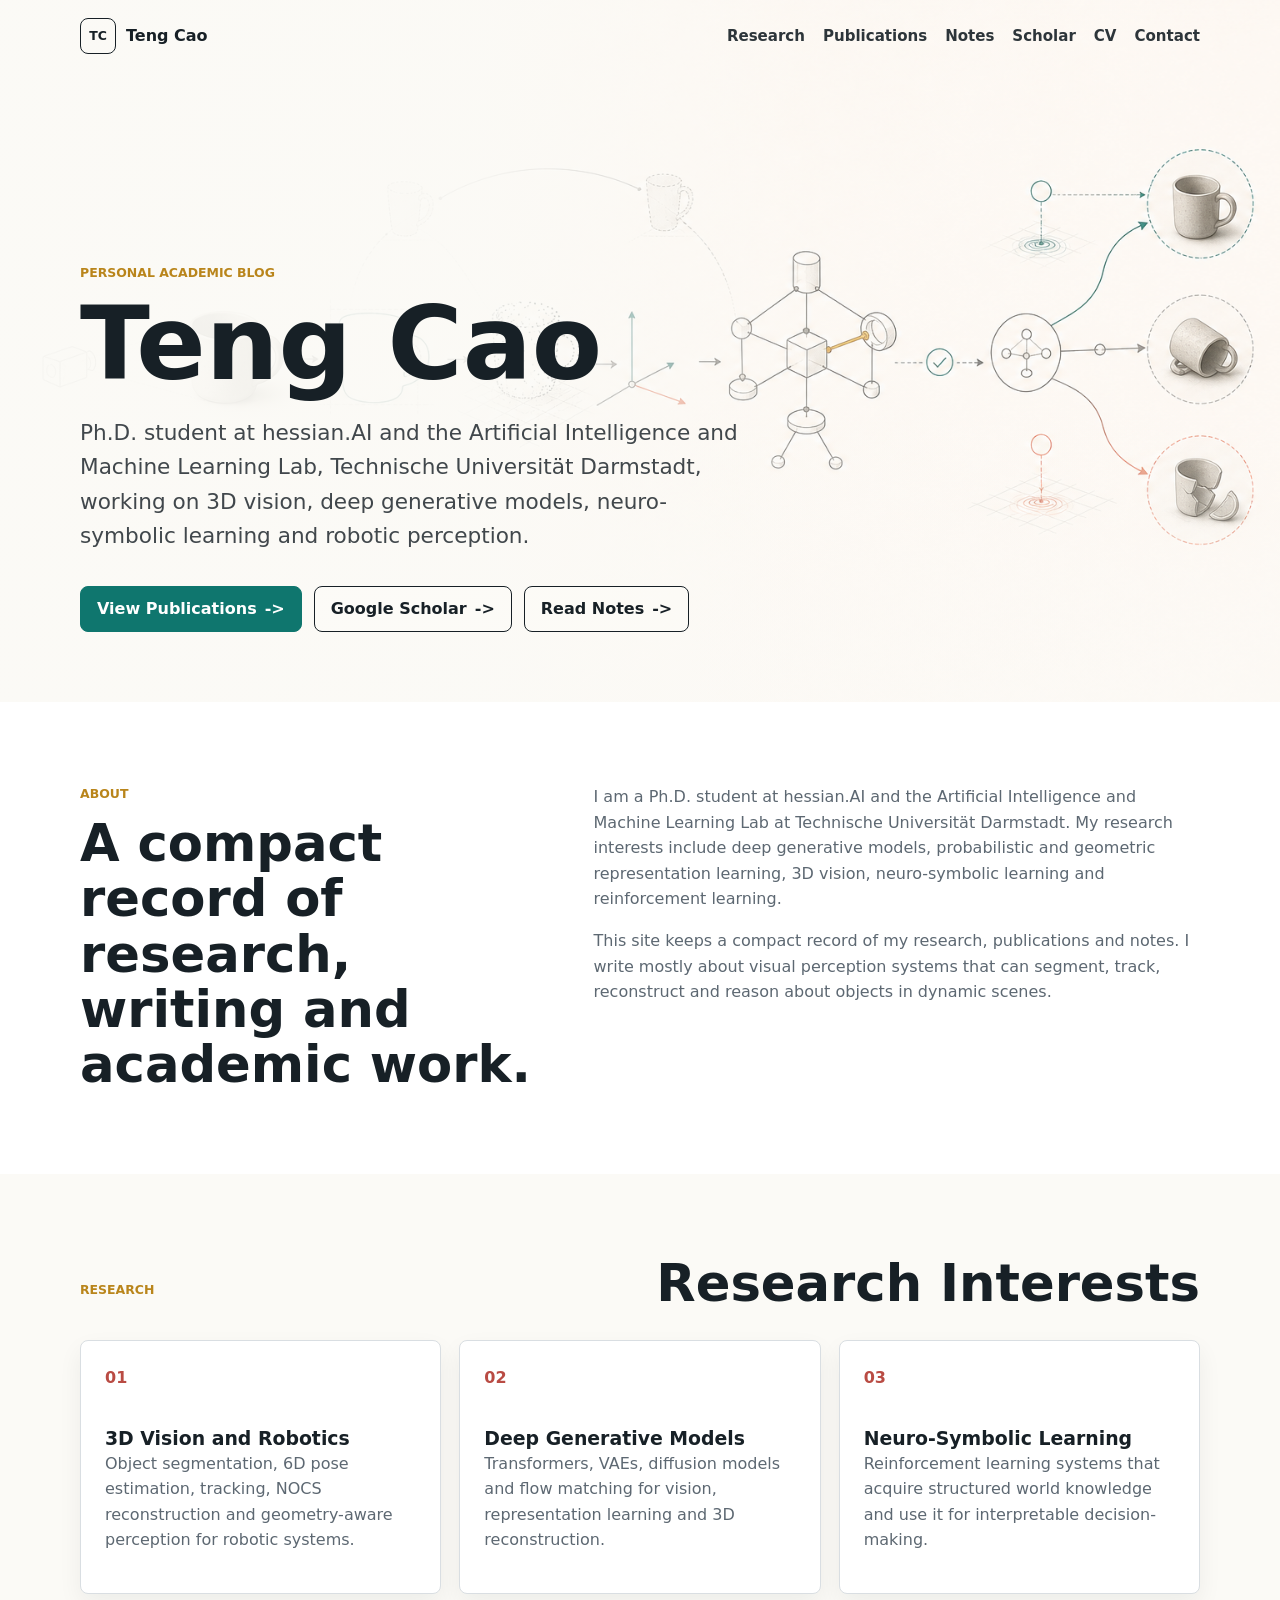
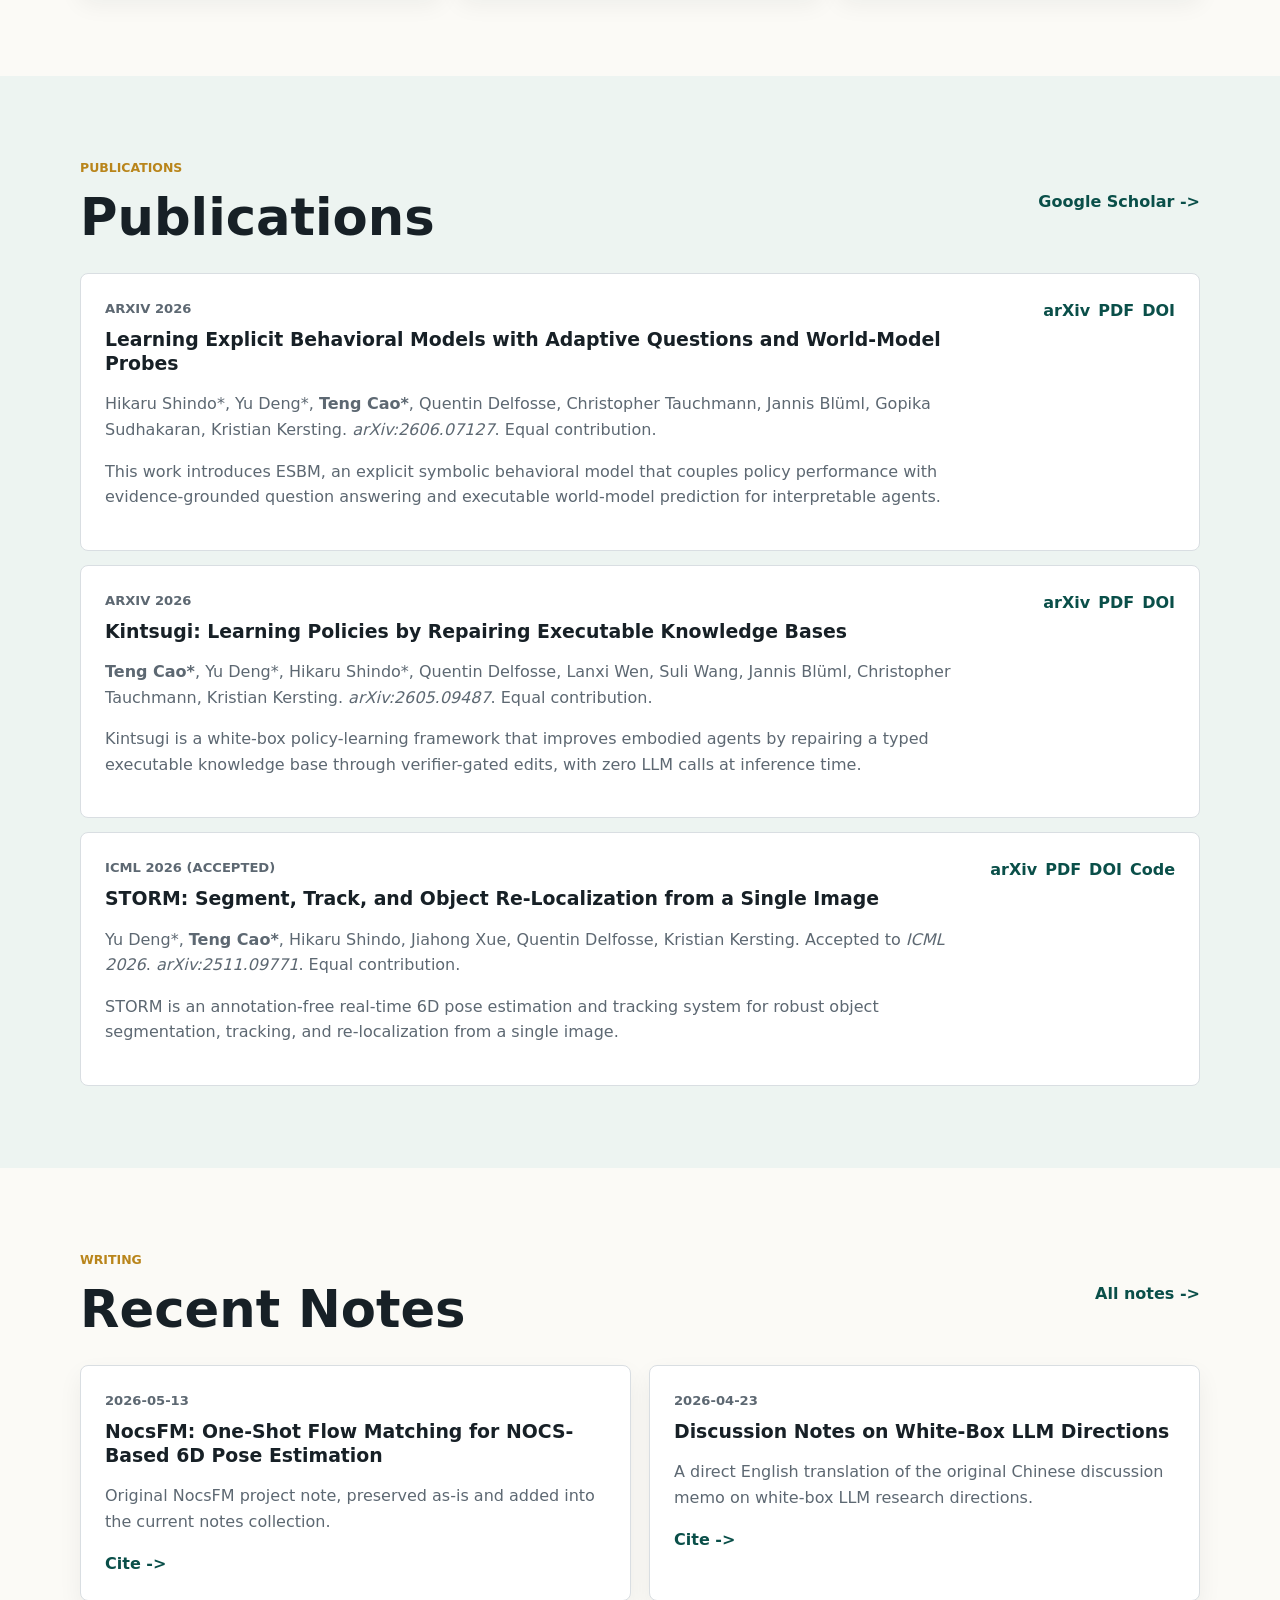
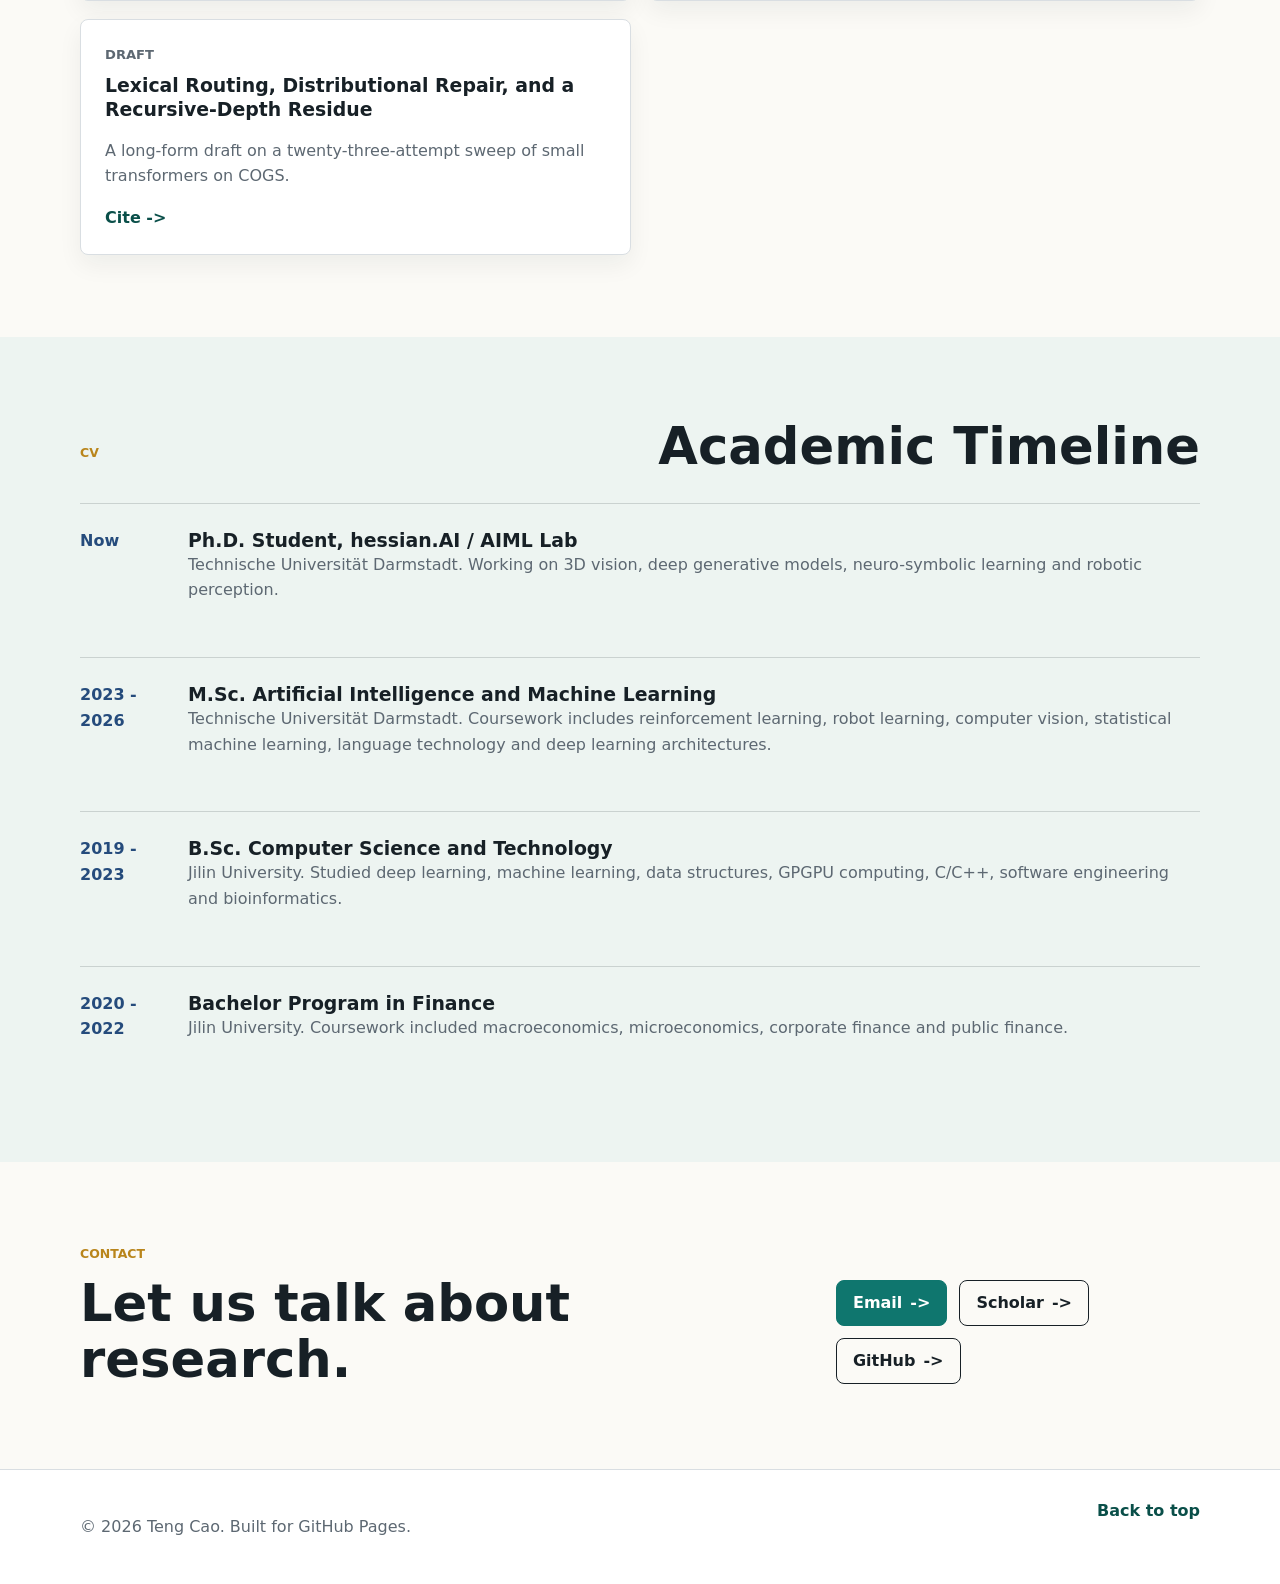
==== commit 9a3a209e: "Redesign homepage research hero" ====
--- a/index.html
+++ b/index.html
@@ -11,7 +11,7 @@
   <meta property="og:description" content="Ph.D. student at hessian.AI and the AIML Lab, Technische Universität Darmstadt, working on 3D vision, neuro-symbolic learning and robotics.">
   <meta property="og:type" content="website">
   <meta property="og:url" content="https://caotengde.github.io/">
-  <meta property="og:image" content="https://caotengde.github.io/assets/academic-hero.png">
+  <meta property="og:image" content="https://caotengde.github.io/assets/research-path-hero-academic.png">
   <link rel="icon" href="assets/favicon.svg" type="image/svg+xml">
   <link rel="stylesheet" href="styles.css">
 </head>
@@ -33,7 +33,7 @@
 
   <main id="top">
     <section class="hero" aria-labelledby="hero-title">
-      <img src="assets/academic-hero.png" alt="An academic desk with papers, charts, and warm lamplight" class="hero-image">
+      <img src="assets/research-path-hero-academic.png" alt="An academic illustration tracing a single object from visual perception and 3D tracking to verified knowledge repair and explicit world models" class="hero-image">
       <div class="hero-scrim" aria-hidden="true"></div>
       <div class="hero-content">
         <p class="eyebrow">Personal Academic Blog</p>
--- a/styles.css
+++ b/styles.css
@@ -55,7 +55,7 @@
   justify-content: space-between;
   gap: 24px;
   padding: 18px max(24px, calc((100vw - var(--max)) / 2));
-  color: #ffffff;
+  color: var(--ink);
   transition: background 180ms ease, color 180ms ease, box-shadow 180ms ease;
 }
 
@@ -110,8 +110,8 @@
   align-items: flex-end;
   min-height: clamp(520px, 78vh, 780px);
   overflow: hidden;
-  color: #ffffff;
-  background: #152027;
+  color: var(--ink);
+  background: #f7f5f0;
 }
 
 .hero-image {
@@ -126,8 +126,8 @@
   position: absolute;
   inset: 0;
   background:
-    linear-gradient(90deg, rgba(10, 20, 24, 0.82) 0%, rgba(10, 20, 24, 0.58) 44%, rgba(10, 20, 24, 0.2) 100%),
-    linear-gradient(0deg, rgba(10, 20, 24, 0.82) 0%, rgba(10, 20, 24, 0.06) 58%);
+    linear-gradient(90deg, rgba(251, 250, 246, 0.97) 0%, rgba(251, 250, 246, 0.9) 38%, rgba(251, 250, 246, 0.28) 62%, rgba(251, 250, 246, 0) 100%),
+    linear-gradient(0deg, rgba(251, 250, 246, 0.5) 0%, rgba(251, 250, 246, 0) 45%);
 }
 
 .hero-content {
@@ -160,7 +160,7 @@
 .hero-copy {
   max-width: 660px;
   margin: 24px 0 0;
-  color: rgba(255, 255, 255, 0.9);
+  color: rgba(23, 32, 38, 0.82);
   font-size: clamp(1.05rem, 2.2vw, 1.35rem);
 }
 
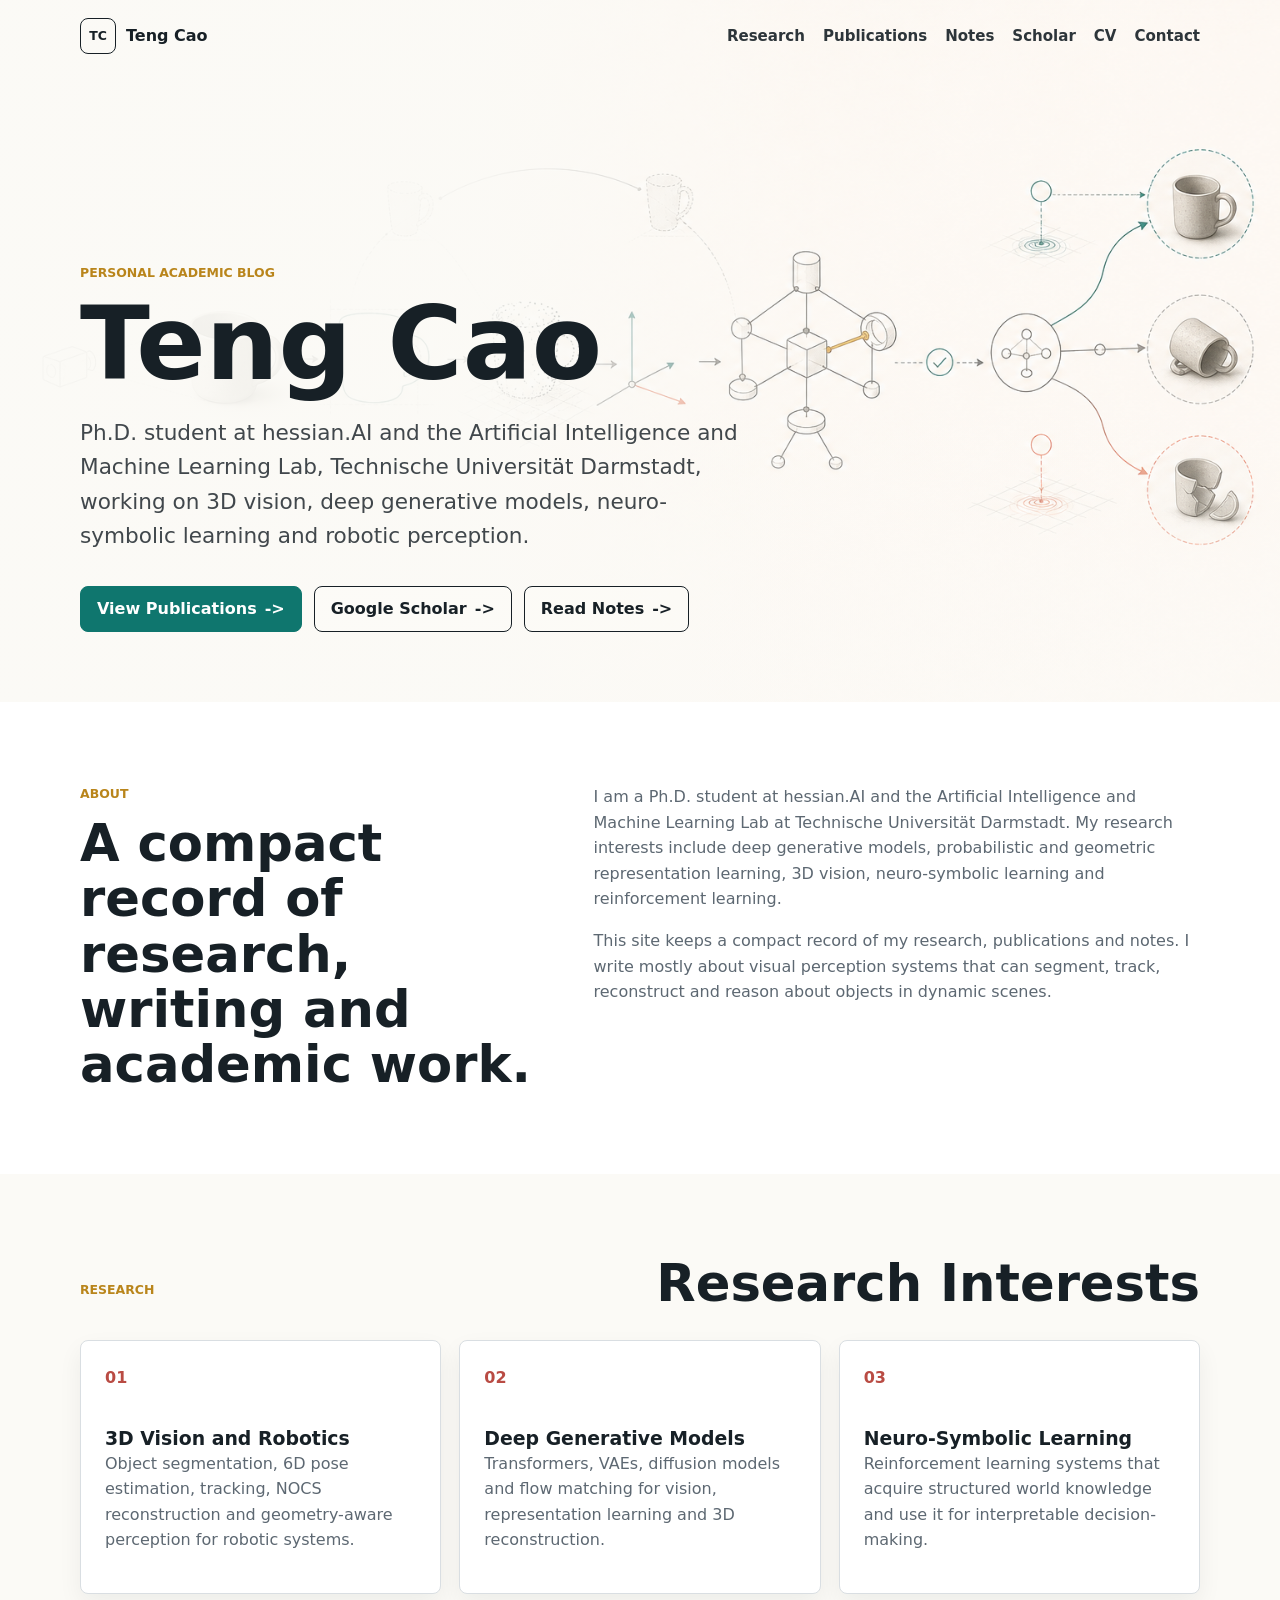
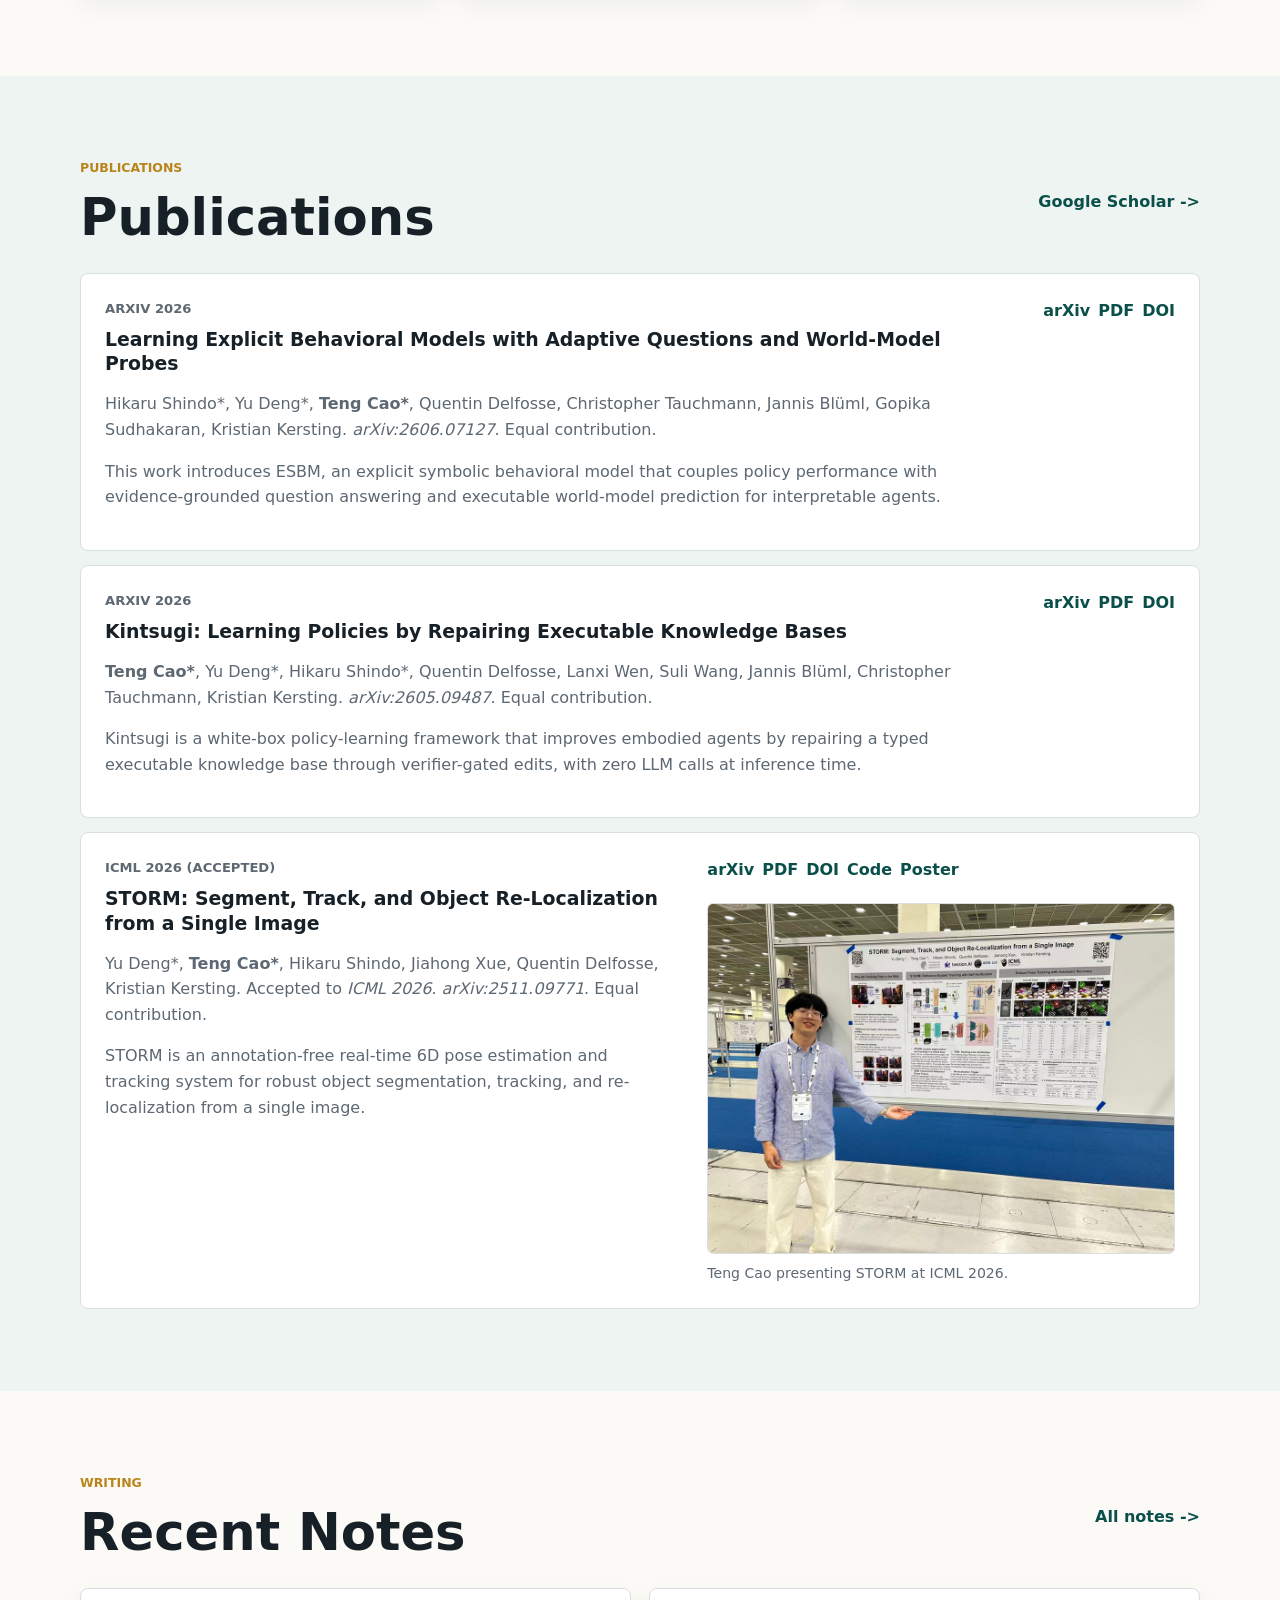
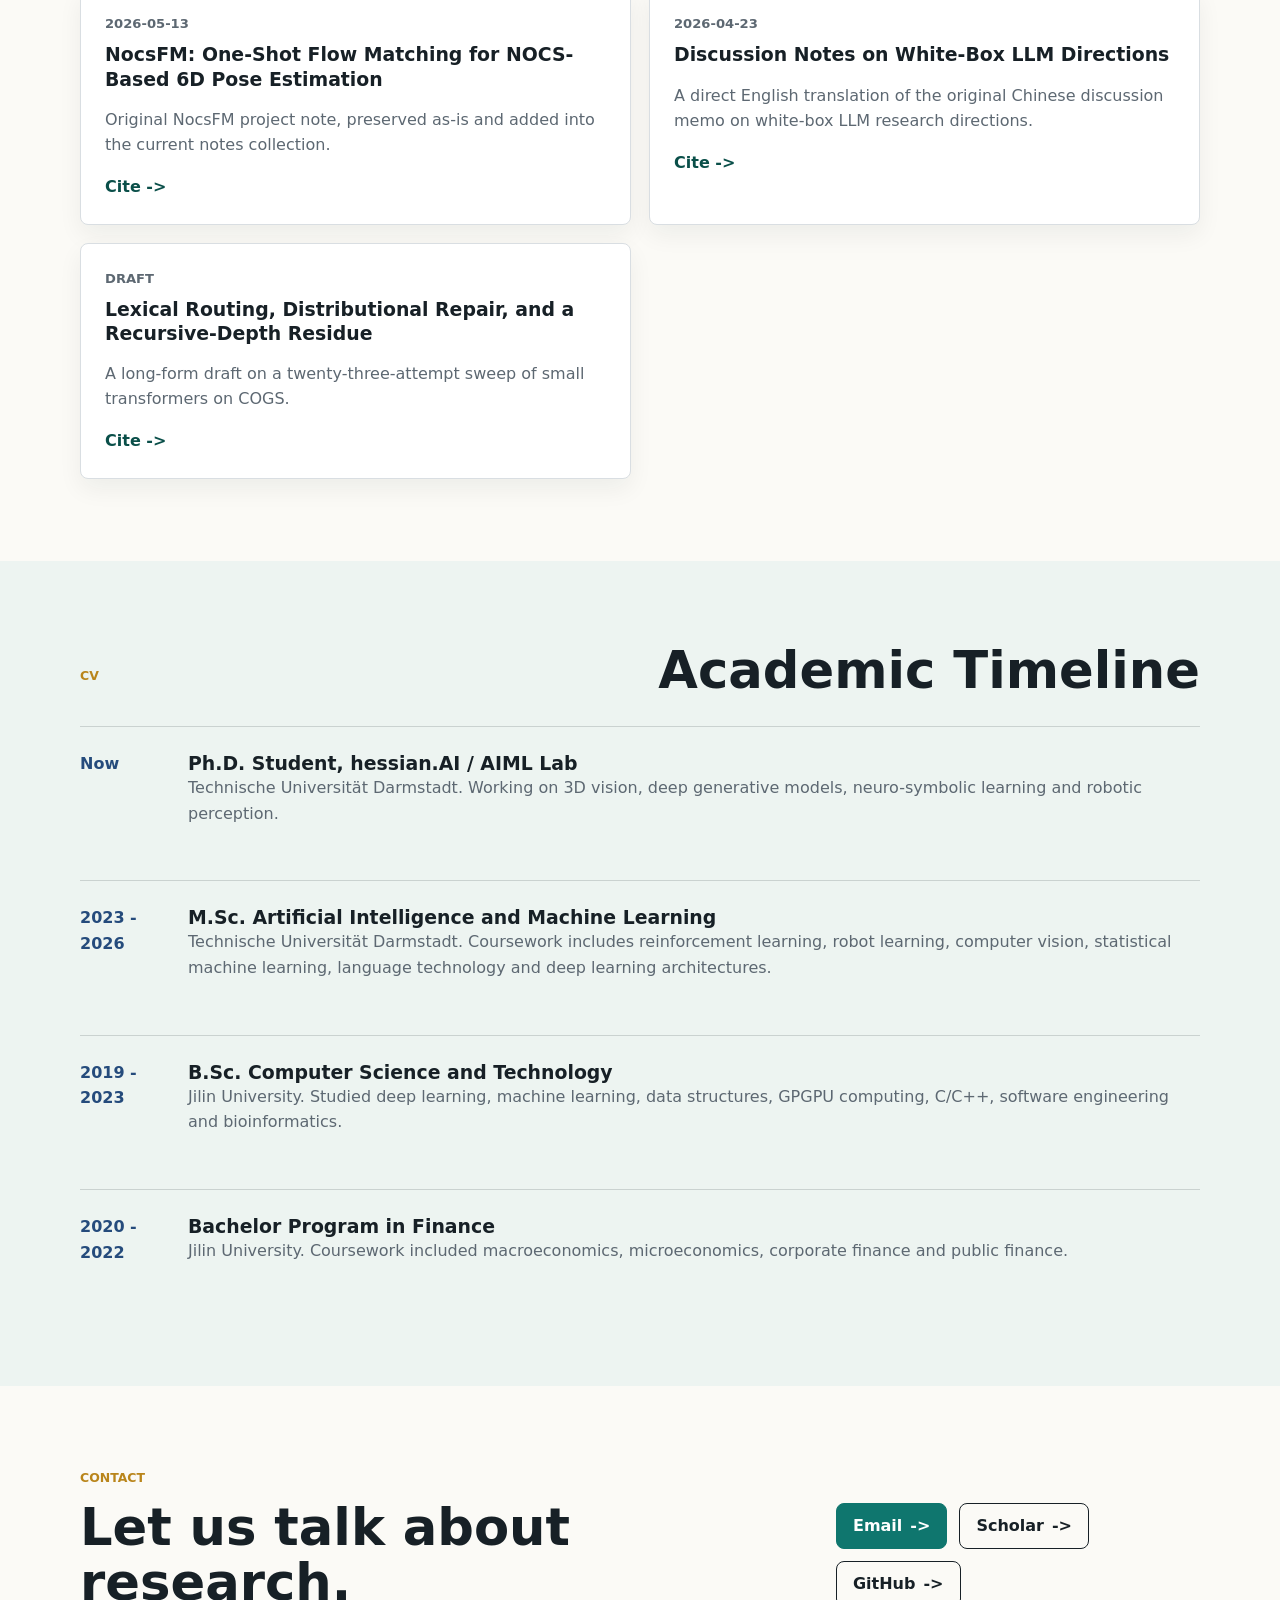
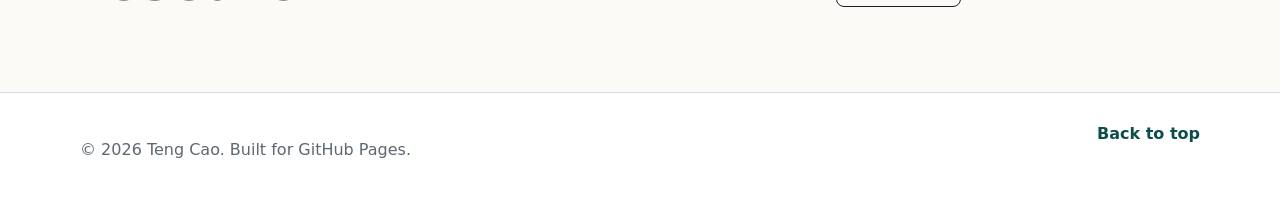
==== commit 308d71b0: "Add STORM ICML poster materials" ====
--- a/index.html
+++ b/index.html
@@ -119,7 +119,7 @@
             <a href="https://doi.org/10.48550/arXiv.2605.09487" target="_blank" rel="noreferrer">DOI</a>
           </div>
         </article>
-        <article class="publication">
+        <article class="publication publication-featured" id="storm">
           <div>
             <p class="pub-year">ICML 2026 (Accepted)</p>
             <h3>STORM: Segment, Track, and Object Re-Localization from a Single Image</h3>
@@ -131,7 +131,12 @@
             <a href="https://arxiv.org/pdf/2511.09771" target="_blank" rel="noreferrer">PDF</a>
             <a href="https://doi.org/10.48550/arXiv.2511.09771" target="_blank" rel="noreferrer">DOI</a>
             <a href="https://github.com/dengyufuqin/Storm" target="_blank" rel="noreferrer">Code</a>
-          </div>
+            <a href="assets/storm-icml-2026-poster.pdf" target="_blank" rel="noreferrer">Poster</a>
+          </div>
+          <figure class="publication-media">
+            <img src="assets/storm-icml-2026-poster-session.jpg" alt="Teng Cao presenting the STORM poster at ICML 2026" width="1024" height="768" loading="lazy" decoding="async">
+            <figcaption>Teng Cao presenting STORM at ICML 2026.</figcaption>
+          </figure>
         </article>
       </div>
     </section>
--- a/styles.css
+++ b/styles.css
@@ -375,6 +375,49 @@
   font-weight: 850;
 }
 
+.publication-media {
+  grid-column: 1 / -1;
+  width: min(100%, 680px);
+  margin: 4px 0 0;
+}
+
+.publication-media img {
+  width: 100%;
+  height: auto;
+  aspect-ratio: 4 / 3;
+  object-fit: cover;
+  border: 1px solid var(--line);
+  border-radius: 6px;
+}
+
+.publication-media figcaption {
+  margin-top: 8px;
+  color: var(--muted);
+  font-size: 0.88rem;
+}
+
+.publication-featured {
+  grid-template-columns: minmax(0, 1fr) minmax(340px, 0.82fr);
+  column-gap: 32px;
+  row-gap: 16px;
+}
+
+.publication-featured > div:first-child {
+  grid-column: 1;
+  grid-row: 1 / 3;
+}
+
+.publication-featured .pub-links {
+  grid-column: 2;
+  grid-row: 1;
+}
+
+.publication-featured .publication-media {
+  grid-column: 2;
+  grid-row: 2;
+  width: 100%;
+}
+
 .text-link {
   white-space: nowrap;
 }
@@ -638,6 +681,13 @@
     align-items: start;
     flex-direction: column;
   }
+
+  .publication-featured > div:first-child,
+  .publication-featured .pub-links,
+  .publication-featured .publication-media {
+    grid-column: 1;
+    grid-row: auto;
+  }
 }
 
 @media (max-width: 520px) {
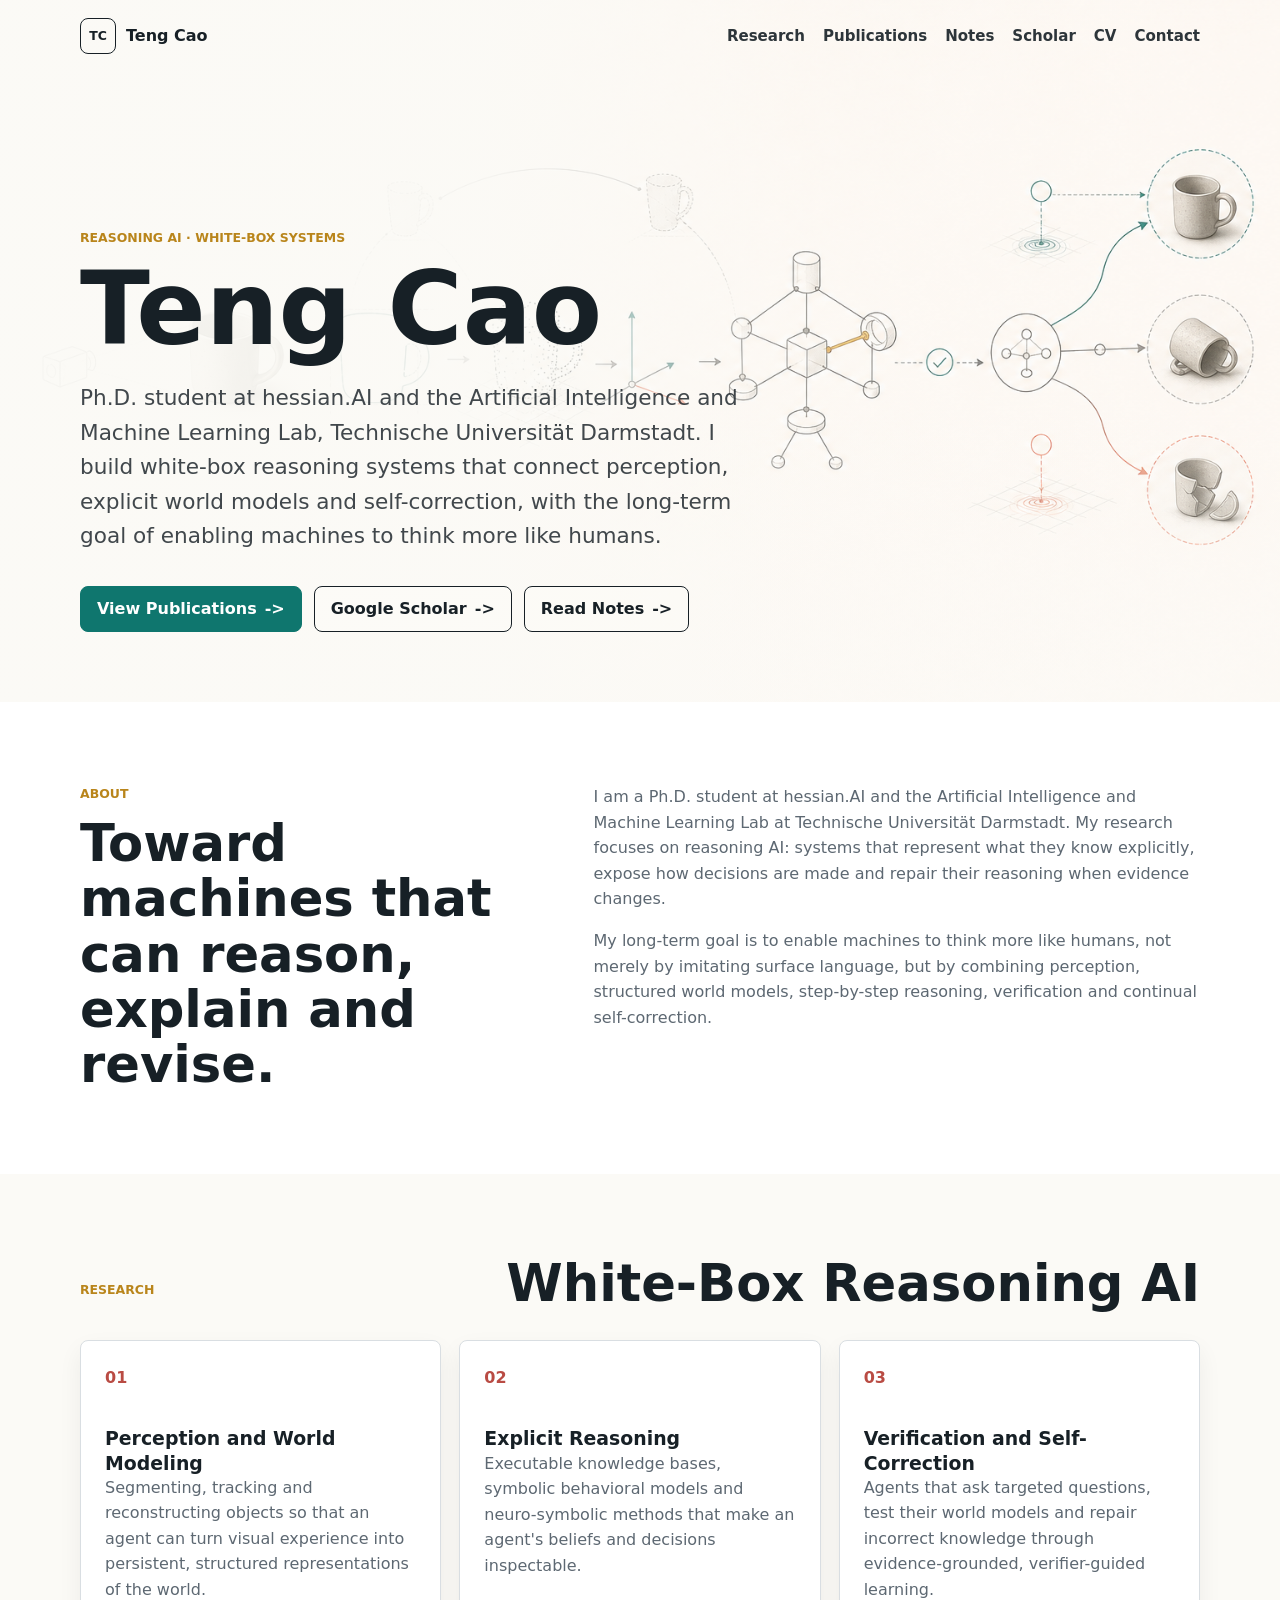
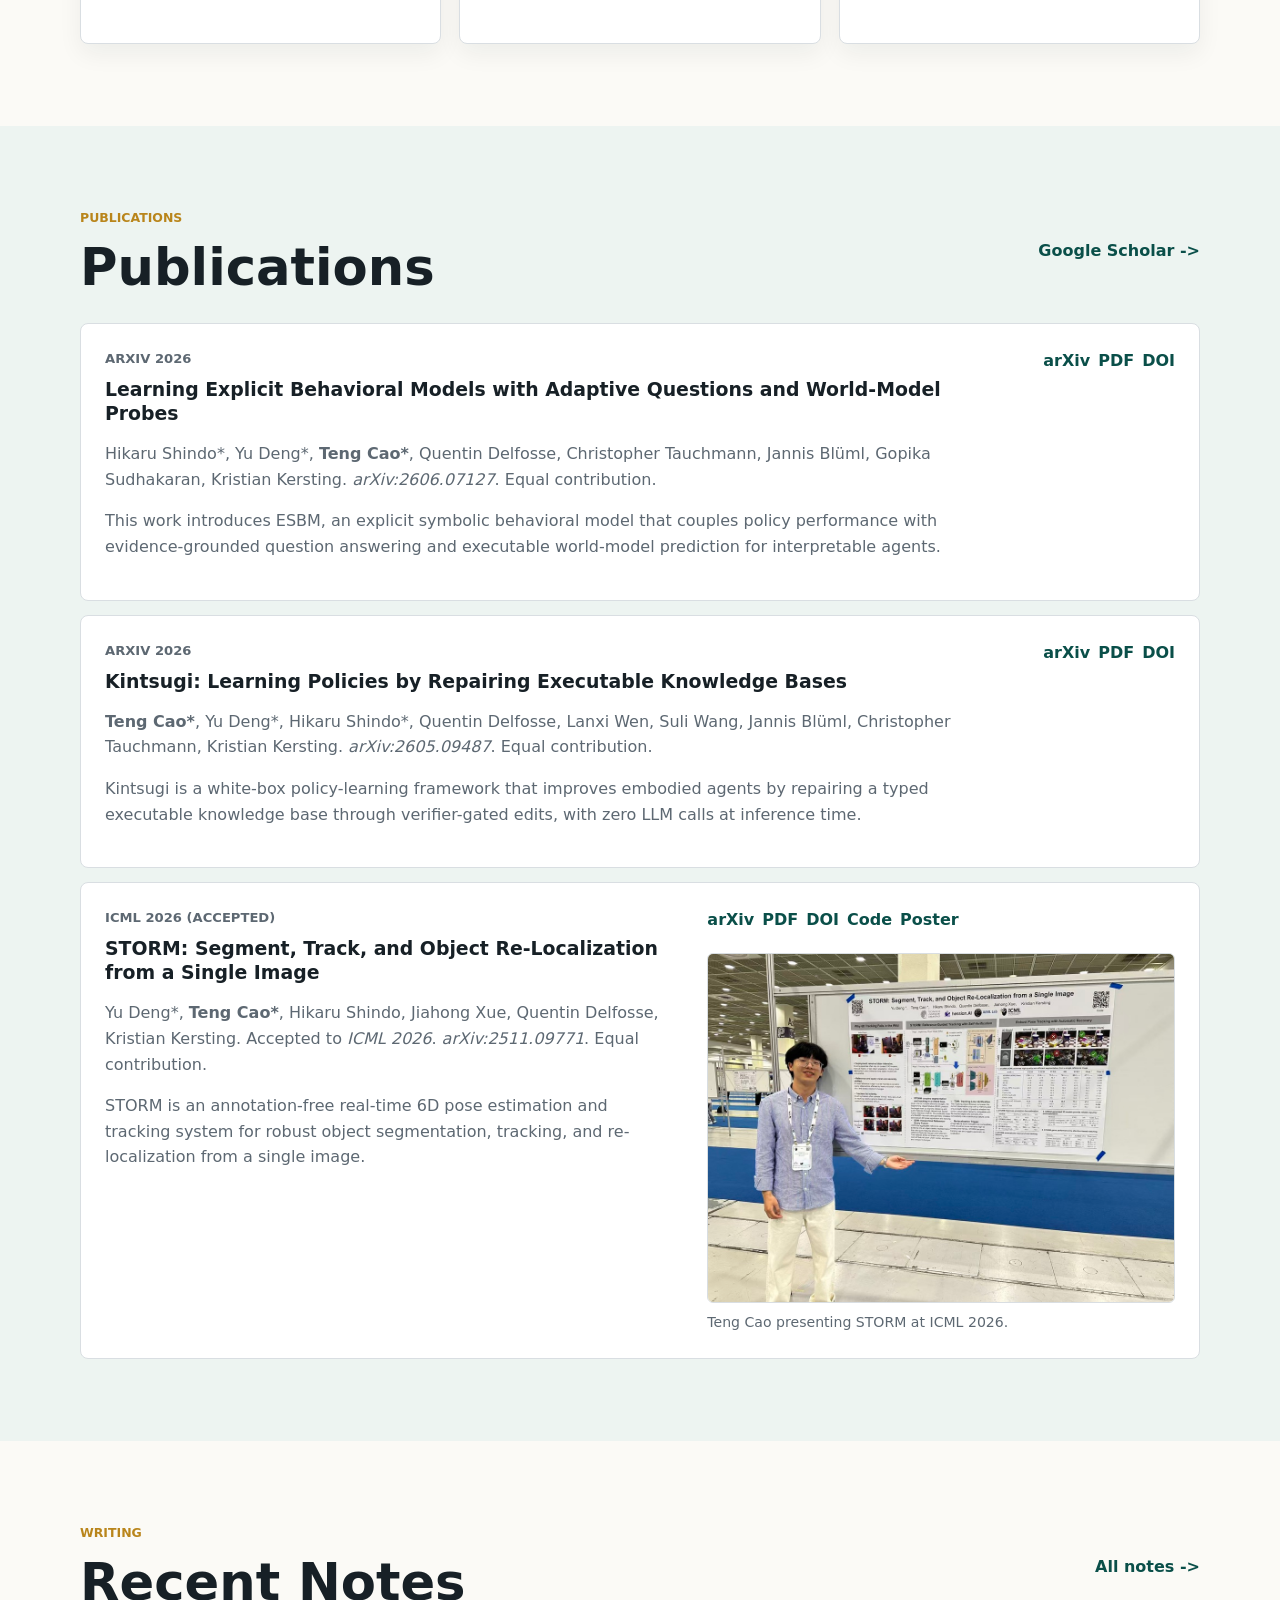
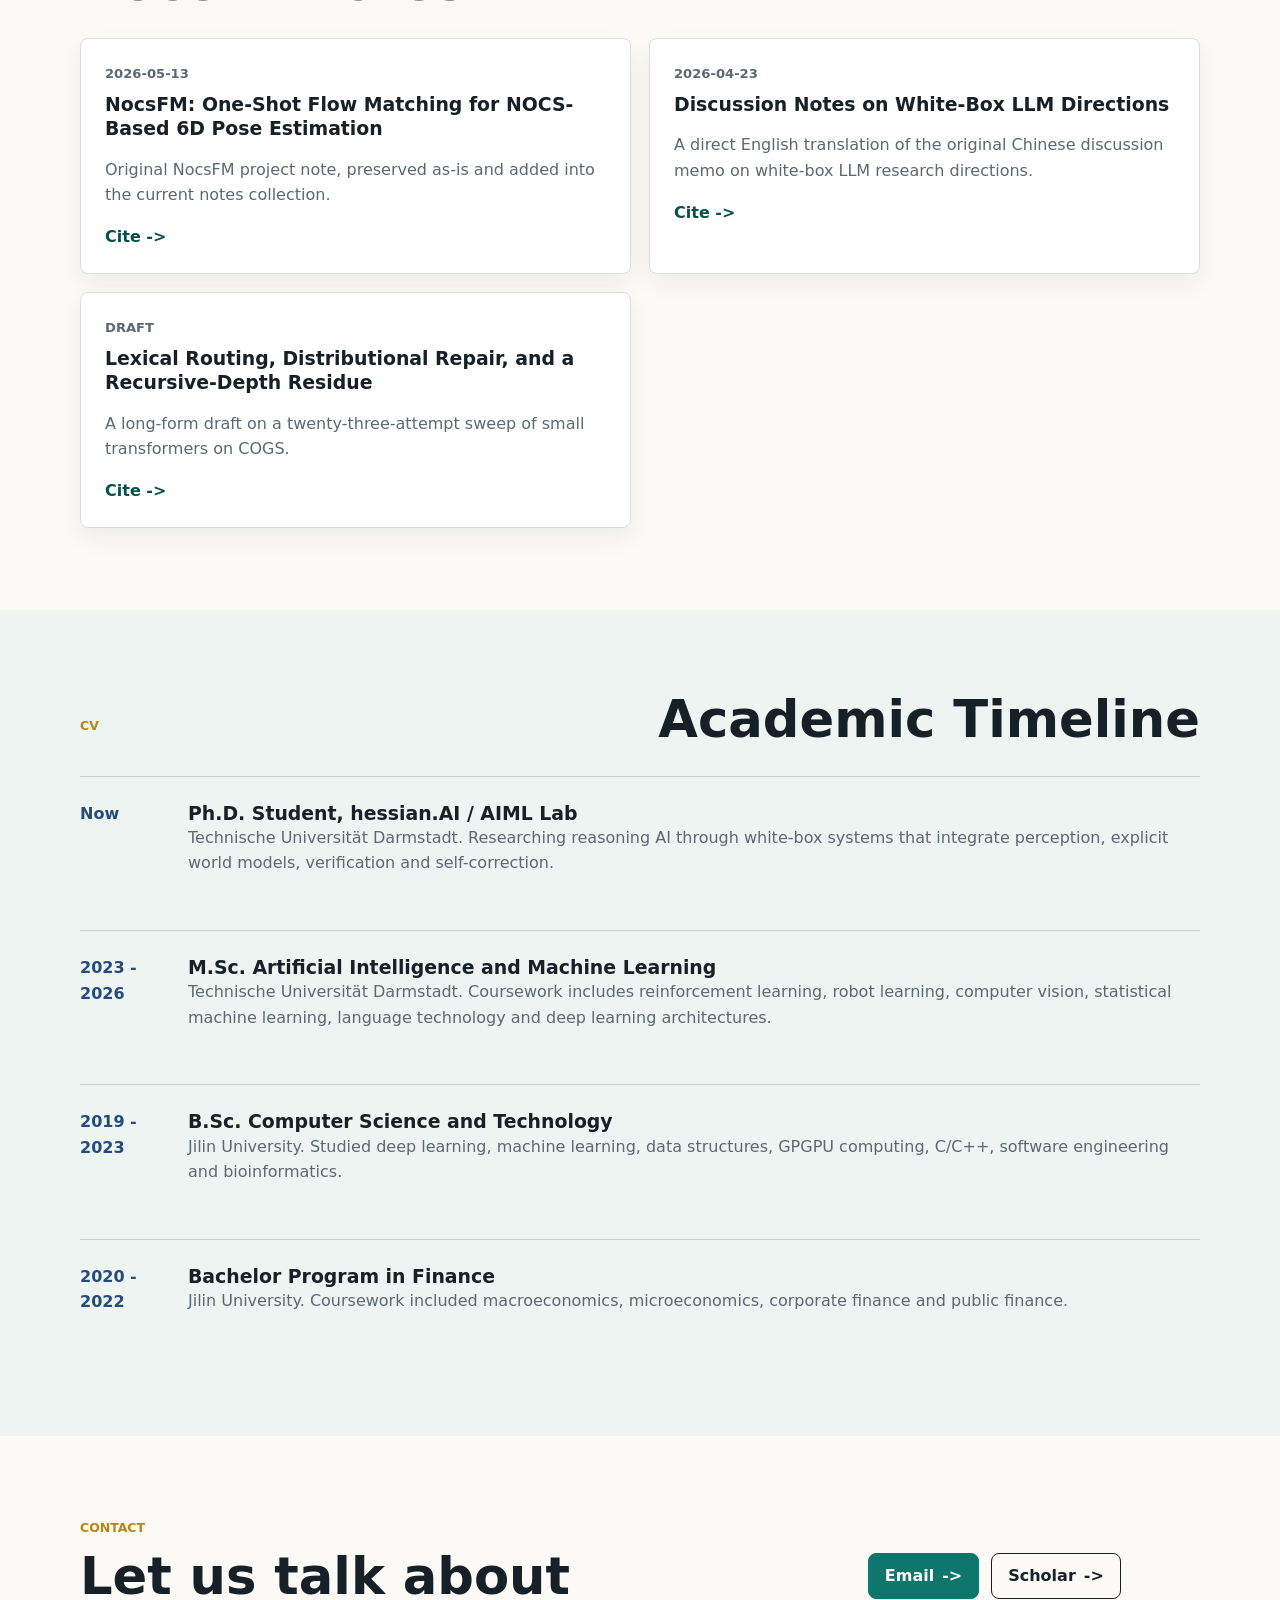
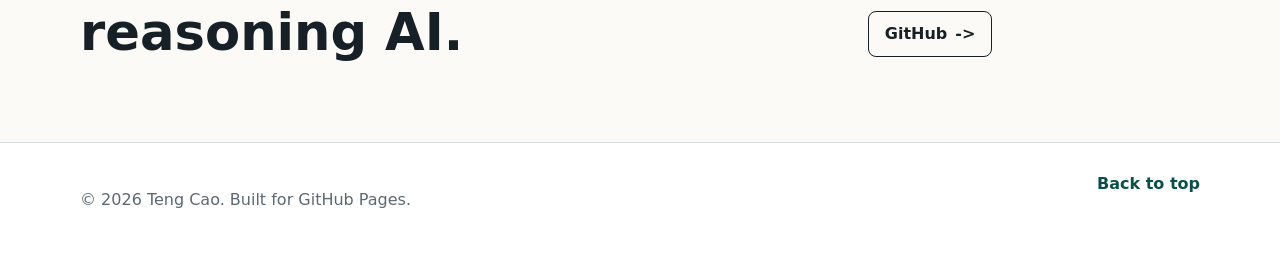
==== commit d636c6b3: "Refine white-box reasoning research vision" ====
--- a/index.html
+++ b/index.html
@@ -4,11 +4,11 @@
   <meta charset="utf-8">
   <meta name="viewport" content="width=device-width, initial-scale=1">
   <title>Teng Cao | Academic Blog</title>
-  <meta name="description" content="Teng Cao's personal academic homepage. Ph.D. student at hessian.AI and the AIML Lab, Technische Universität Darmstadt, focused on 3D vision, neuro-symbolic learning and robotics.">
+  <meta name="description" content="Teng Cao's personal academic homepage. Ph.D. student at hessian.AI and the AIML Lab, Technische Universität Darmstadt, researching reasoning AI and white-box systems.">
   <meta name="author" content="Teng Cao">
   <link rel="canonical" href="https://caotengde.github.io/">
   <meta property="og:title" content="Teng Cao | Academic Blog">
-  <meta property="og:description" content="Ph.D. student at hessian.AI and the AIML Lab, Technische Universität Darmstadt, working on 3D vision, neuro-symbolic learning and robotics.">
+  <meta property="og:description" content="Researching reasoning AI through white-box systems that connect perception, explicit world models and self-correction.">
   <meta property="og:type" content="website">
   <meta property="og:url" content="https://caotengde.github.io/">
   <meta property="og:image" content="https://caotengde.github.io/assets/research-path-hero-academic.png">
@@ -36,9 +36,9 @@
       <img src="assets/research-path-hero-academic.png" alt="An academic illustration tracing a single object from visual perception and 3D tracking to verified knowledge repair and explicit world models" class="hero-image">
       <div class="hero-scrim" aria-hidden="true"></div>
       <div class="hero-content">
-        <p class="eyebrow">Personal Academic Blog</p>
+        <p class="eyebrow">Reasoning AI &middot; White-Box Systems</p>
         <h1 id="hero-title">Teng Cao</h1>
-        <p class="hero-copy">Ph.D. student at hessian.AI and the Artificial Intelligence and Machine Learning Lab, Technische Universität Darmstadt, working on 3D vision, deep generative models, neuro-symbolic learning and robotic perception.</p>
+        <p class="hero-copy">Ph.D. student at hessian.AI and the Artificial Intelligence and Machine Learning Lab, Technische Universität Darmstadt. I build white-box reasoning systems that connect perception, explicit world models and self-correction, with the long-term goal of enabling machines to think more like humans.</p>
         <div class="hero-actions">
           <a class="button button-primary" href="#publications">View Publications <span aria-hidden="true">-&gt;</span></a>
           <a class="button button-secondary" href="https://scholar.google.com/citations?user=rGbSMkcAAAAJ&amp;hl=zh-CN" target="_blank" rel="noreferrer">Google Scholar <span aria-hidden="true">-&gt;</span></a>
@@ -51,11 +51,11 @@
       <div class="section-grid">
         <div>
           <p class="section-kicker">About</p>
-          <h2 id="about-title">A compact record of research, writing and academic work.</h2>
+          <h2 id="about-title">Toward machines that can reason, explain and revise.</h2>
         </div>
         <div class="prose">
-          <p>I am a Ph.D. student at hessian.AI and the Artificial Intelligence and Machine Learning Lab at Technische Universität Darmstadt. My research interests include deep generative models, probabilistic and geometric representation learning, 3D vision, neuro-symbolic learning and reinforcement learning.</p>
-          <p>This site keeps a compact record of my research, publications and notes. I write mostly about visual perception systems that can segment, track, reconstruct and reason about objects in dynamic scenes.</p>
+          <p>I am a Ph.D. student at hessian.AI and the Artificial Intelligence and Machine Learning Lab at Technische Universität Darmstadt. My research focuses on reasoning AI: systems that represent what they know explicitly, expose how decisions are made and repair their reasoning when evidence changes.</p>
+          <p>My long-term goal is to enable machines to think more like humans, not merely by imitating surface language, but by combining perception, structured world models, step-by-step reasoning, verification and continual self-correction.</p>
         </div>
       </div>
     </section>
@@ -63,23 +63,23 @@
     <section class="section" id="research" aria-labelledby="research-title">
       <div class="section-heading">
         <p class="section-kicker">Research</p>
-        <h2 id="research-title">Research Interests</h2>
+        <h2 id="research-title">White-Box Reasoning AI</h2>
       </div>
       <div class="card-grid three">
         <article class="card">
           <span class="card-index">01</span>
-          <h3>3D Vision and Robotics</h3>
-          <p>Object segmentation, 6D pose estimation, tracking, NOCS reconstruction and geometry-aware perception for robotic systems.</p>
+          <h3>Perception and World Modeling</h3>
+          <p>Segmenting, tracking and reconstructing objects so that an agent can turn visual experience into persistent, structured representations of the world.</p>
         </article>
         <article class="card">
           <span class="card-index">02</span>
-          <h3>Deep Generative Models</h3>
-          <p>Transformers, VAEs, diffusion models and flow matching for vision, representation learning and 3D reconstruction.</p>
+          <h3>Explicit Reasoning</h3>
+          <p>Executable knowledge bases, symbolic behavioral models and neuro-symbolic methods that make an agent's beliefs and decisions inspectable.</p>
         </article>
         <article class="card">
           <span class="card-index">03</span>
-          <h3>Neuro-Symbolic Learning</h3>
-          <p>Reinforcement learning systems that acquire structured world knowledge and use it for interpretable decision-making.</p>
+          <h3>Verification and Self-Correction</h3>
+          <p>Agents that ask targeted questions, test their world models and repair incorrect knowledge through evidence-grounded, verifier-guided learning.</p>
         </article>
       </div>
     </section>
@@ -187,7 +187,7 @@
           <span>Now</span>
           <div>
             <h3>Ph.D. Student, hessian.AI / AIML Lab</h3>
-            <p>Technische Universität Darmstadt. Working on 3D vision, deep generative models, neuro-symbolic learning and robotic perception.</p>
+            <p>Technische Universität Darmstadt. Researching reasoning AI through white-box systems that integrate perception, explicit world models, verification and self-correction.</p>
           </div>
         </article>
         <article class="timeline-item">
@@ -217,7 +217,7 @@
     <section class="section contact-band" id="contact" aria-labelledby="contact-title">
       <div>
         <p class="section-kicker">Contact</p>
-        <h2 id="contact-title">Let us talk about research.</h2>
+        <h2 id="contact-title">Let us talk about reasoning AI.</h2>
       </div>
       <div class="contact-actions">
         <a class="button button-primary" href="mailto:teng.cao@stud.tu-darmstadt.de">Email <span aria-hidden="true">-&gt;</span></a>
--- a/styles.css
+++ b/styles.css
@@ -617,6 +617,26 @@
   word-break: break-word;
 }
 
+.comments-panel {
+  margin-top: 56px;
+  padding-top: 32px;
+  border-top: 1px solid var(--line);
+}
+
+.article .comments-panel h2 {
+  margin: 0;
+}
+
+.comments-intro {
+  margin: 8px 0 24px;
+  color: var(--muted);
+}
+
+.giscus,
+.giscus-frame {
+  width: 100%;
+}
+
 .article th,
 .article td {
   min-width: 120px;
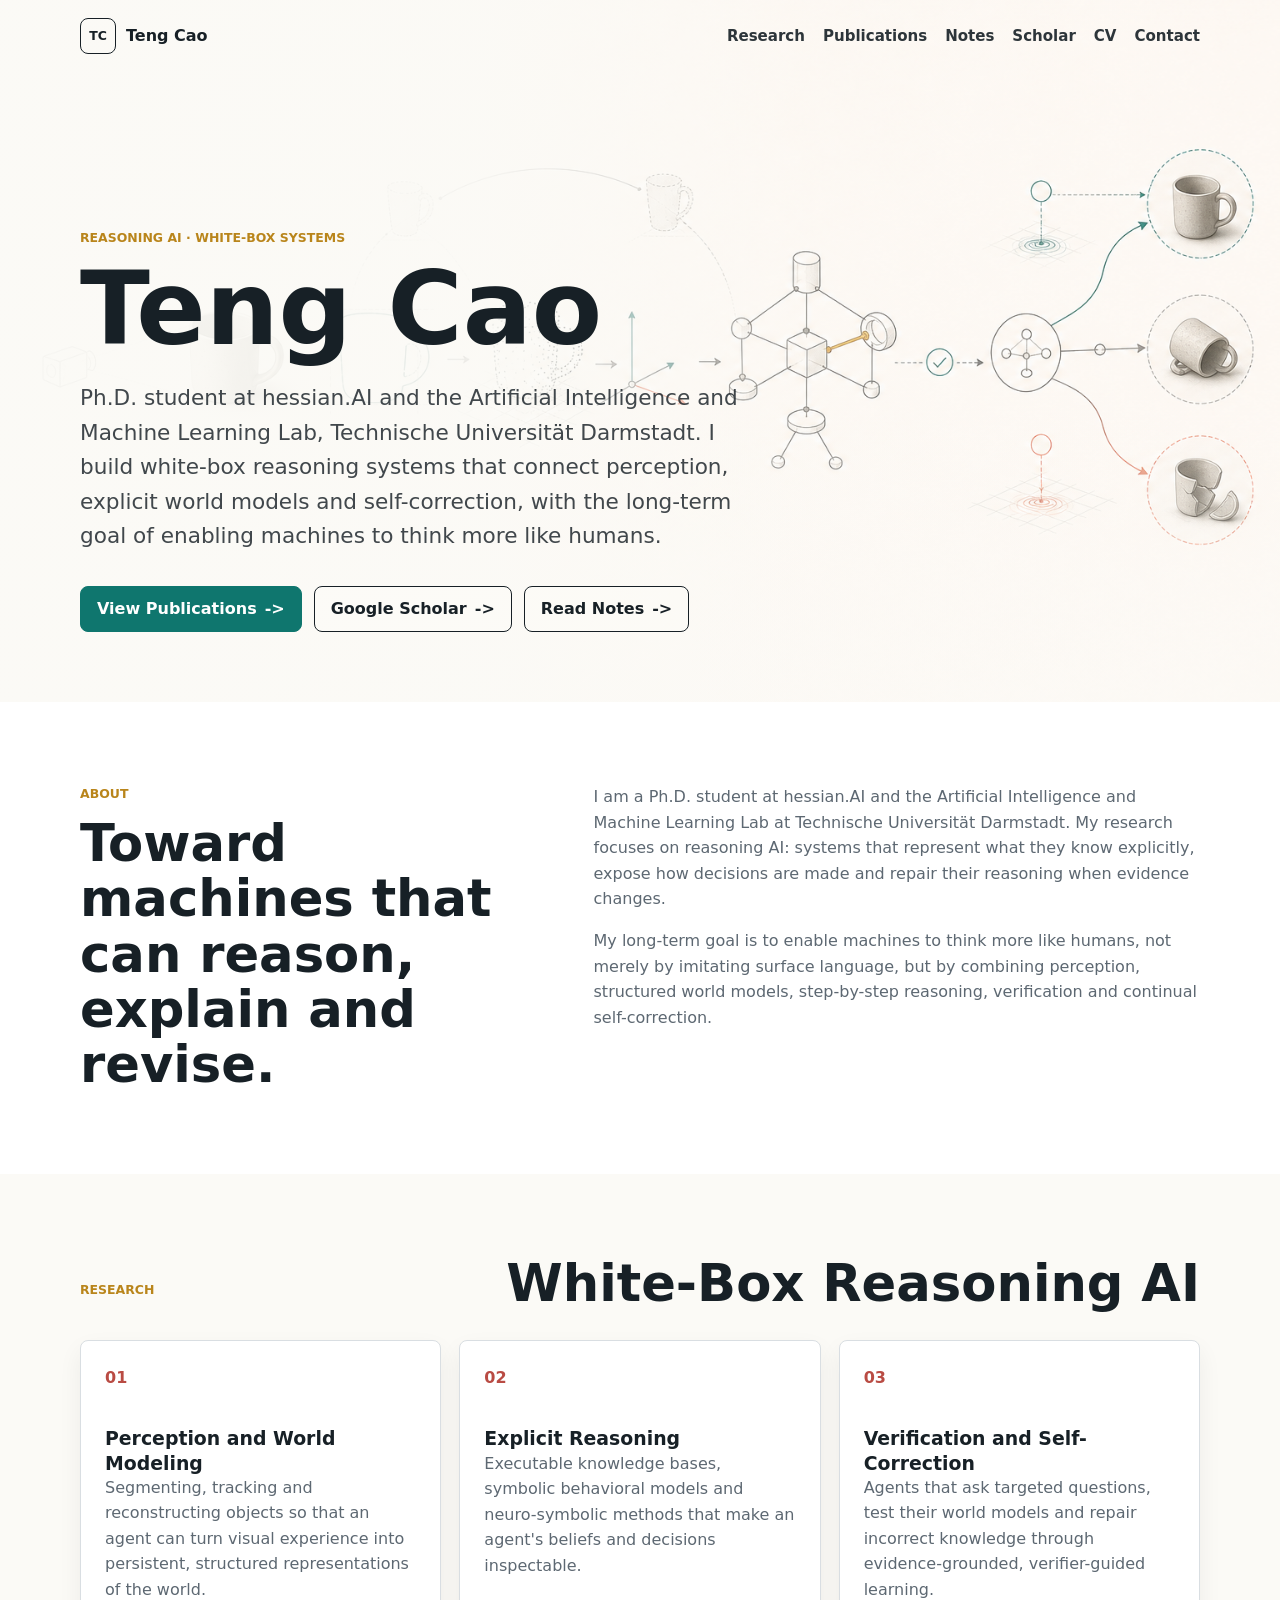
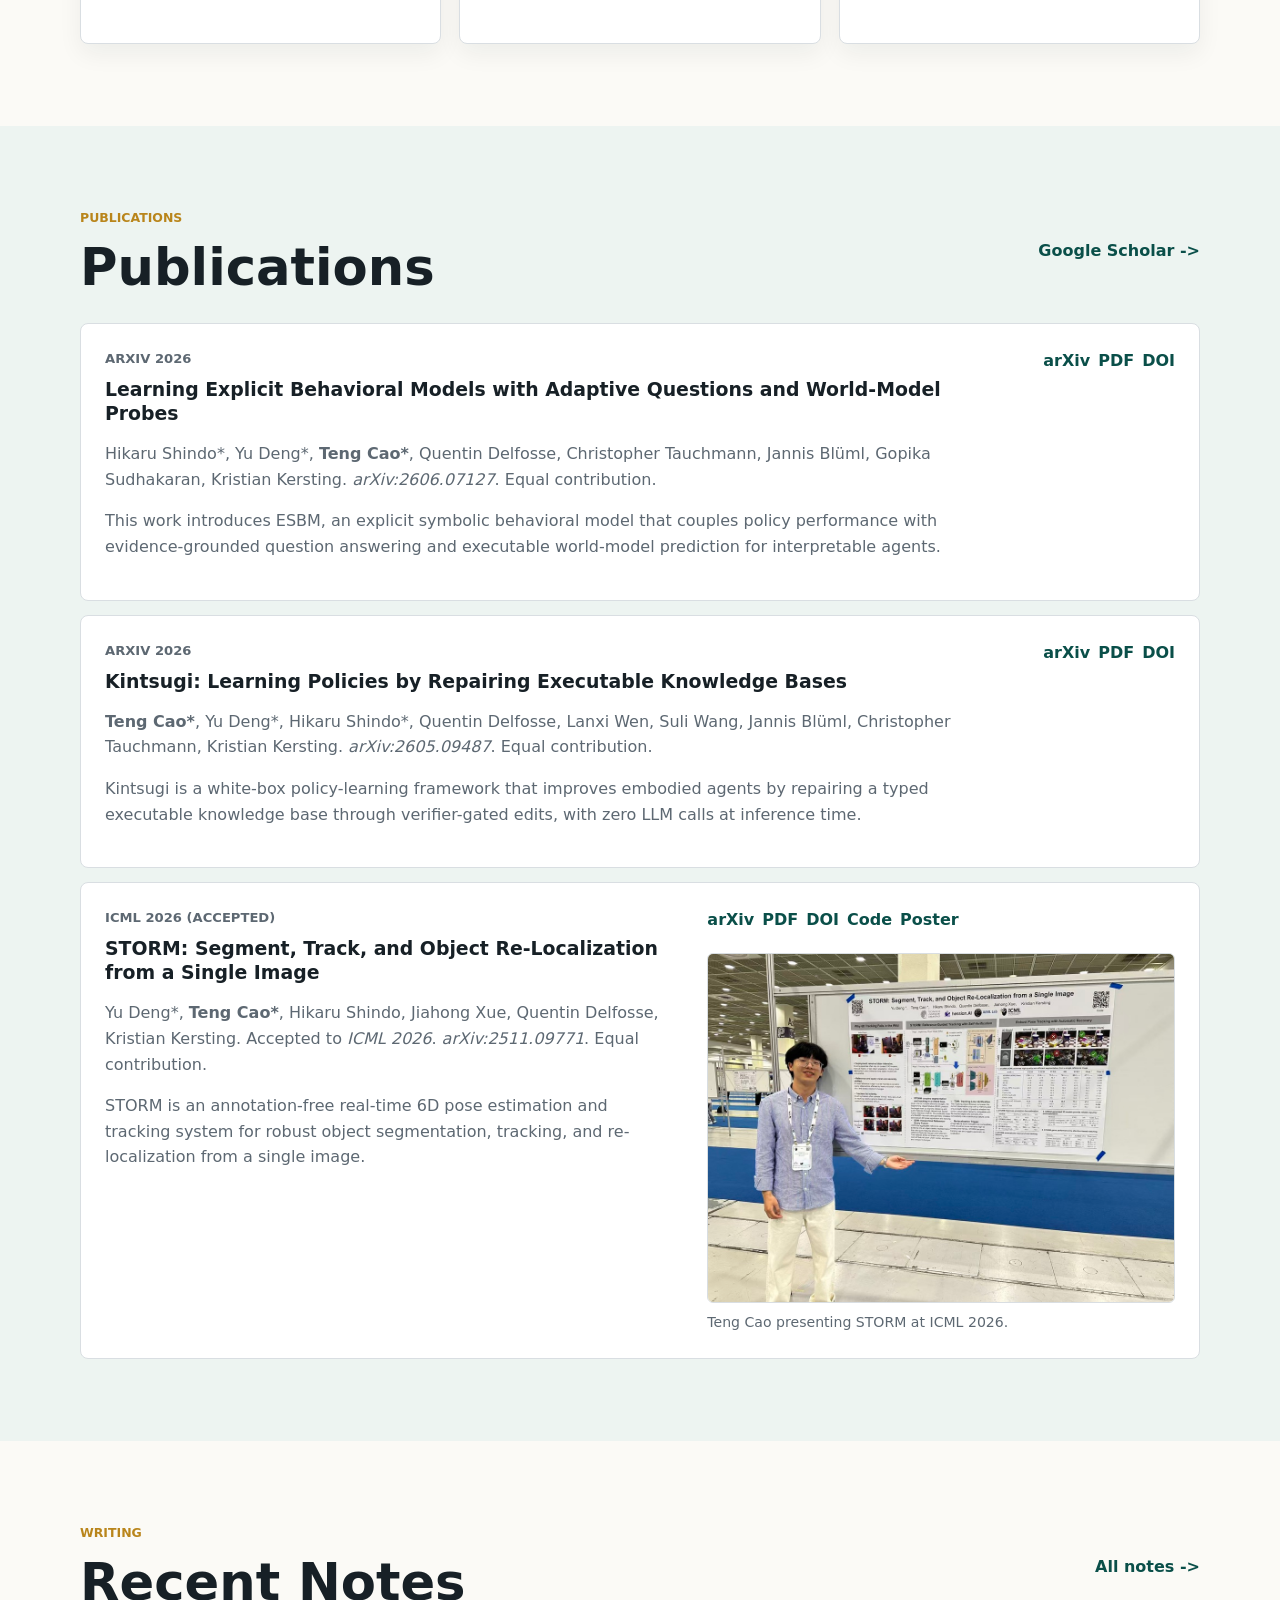
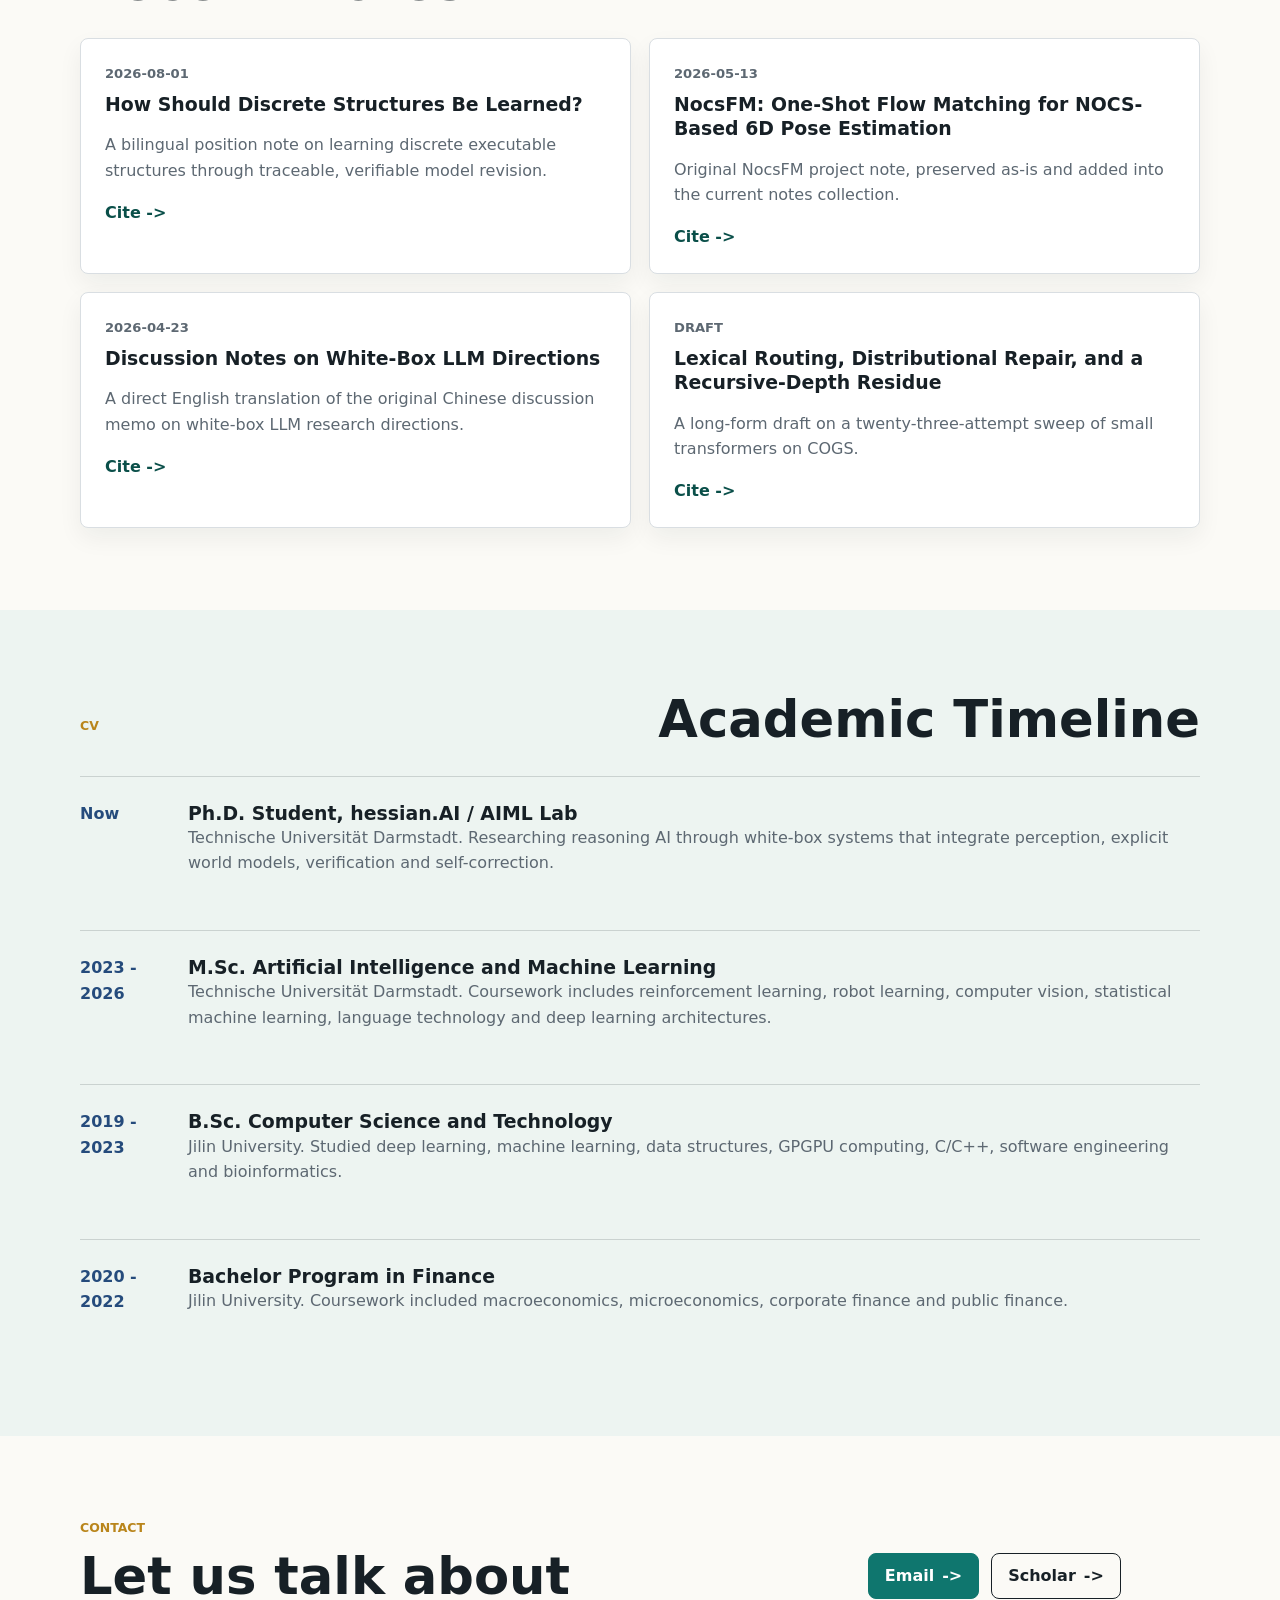
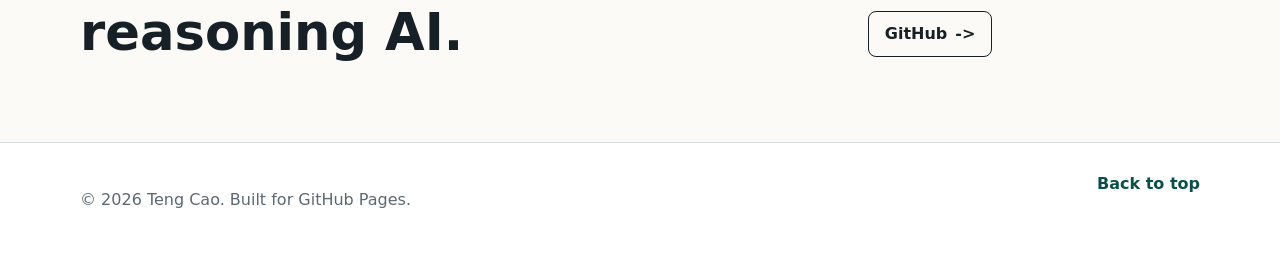
==== commit 946c73e9: "Add discrete structure learning position note" ====
--- a/index.html
+++ b/index.html
@@ -13,7 +13,7 @@
   <meta property="og:url" content="https://caotengde.github.io/">
   <meta property="og:image" content="https://caotengde.github.io/assets/research-path-hero-academic.png">
   <link rel="icon" href="assets/favicon.svg" type="image/svg+xml">
-  <link rel="stylesheet" href="styles.css">
+  <link rel="stylesheet" href="styles.css?v=20260801-nav">
 </head>
 <body>
   <header class="site-header" data-header>
@@ -151,6 +151,14 @@
       </div>
       <div class="card-grid two">
         <article class="card note-card">
+          <p class="note-date">2026-08-01</p>
+          <h3><a href="posts/2026-08-01-how-should-discrete-structures-be-learned.html">How Should Discrete Structures Be Learned?</a></h3>
+          <p>A bilingual position note on learning discrete executable structures through traceable, verifiable model revision.</p>
+          <div class="note-actions">
+            <a class="text-link" href="posts/2026-08-01-how-should-discrete-structures-be-learned.html#citation">Cite <span aria-hidden="true">-&gt;</span></a>
+          </div>
+        </article>
+        <article class="card note-card">
           <p class="note-date">2026-05-13</p>
           <h3><a href="posts/2026-05-13-nocsfm-one-shot-flow-matching-for-nocs-based-6d-pose-estimation.html">NocsFM: One-Shot Flow Matching for NOCS-Based 6D Pose Estimation</a></h3>
           <p>Original NocsFM project note, preserved as-is and added into the current notes collection.</p>
--- a/styles.css
+++ b/styles.css
@@ -662,8 +662,8 @@
 
   .site-nav {
     width: 100%;
-    gap: 12px;
-    overflow-x: auto;
+    flex-wrap: wrap;
+    gap: 8px 12px;
     padding-bottom: 2px;
   }
 
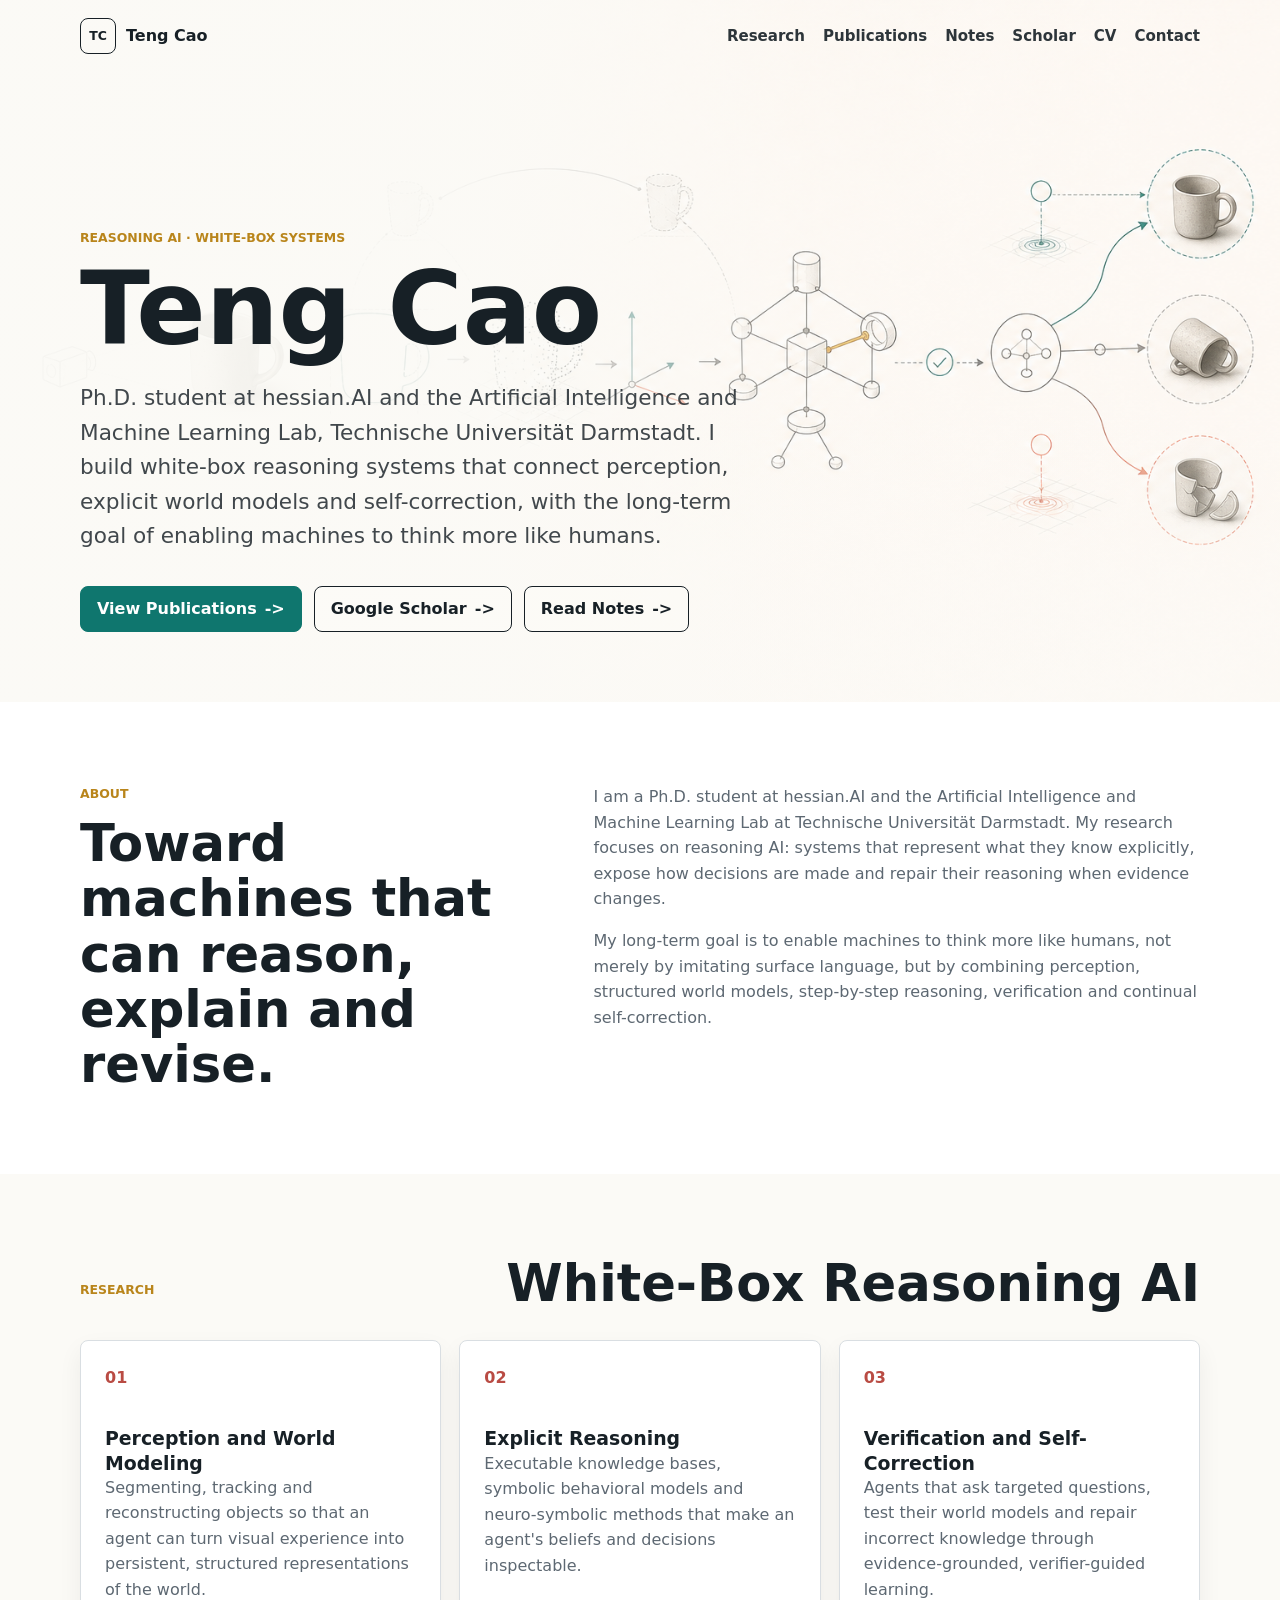
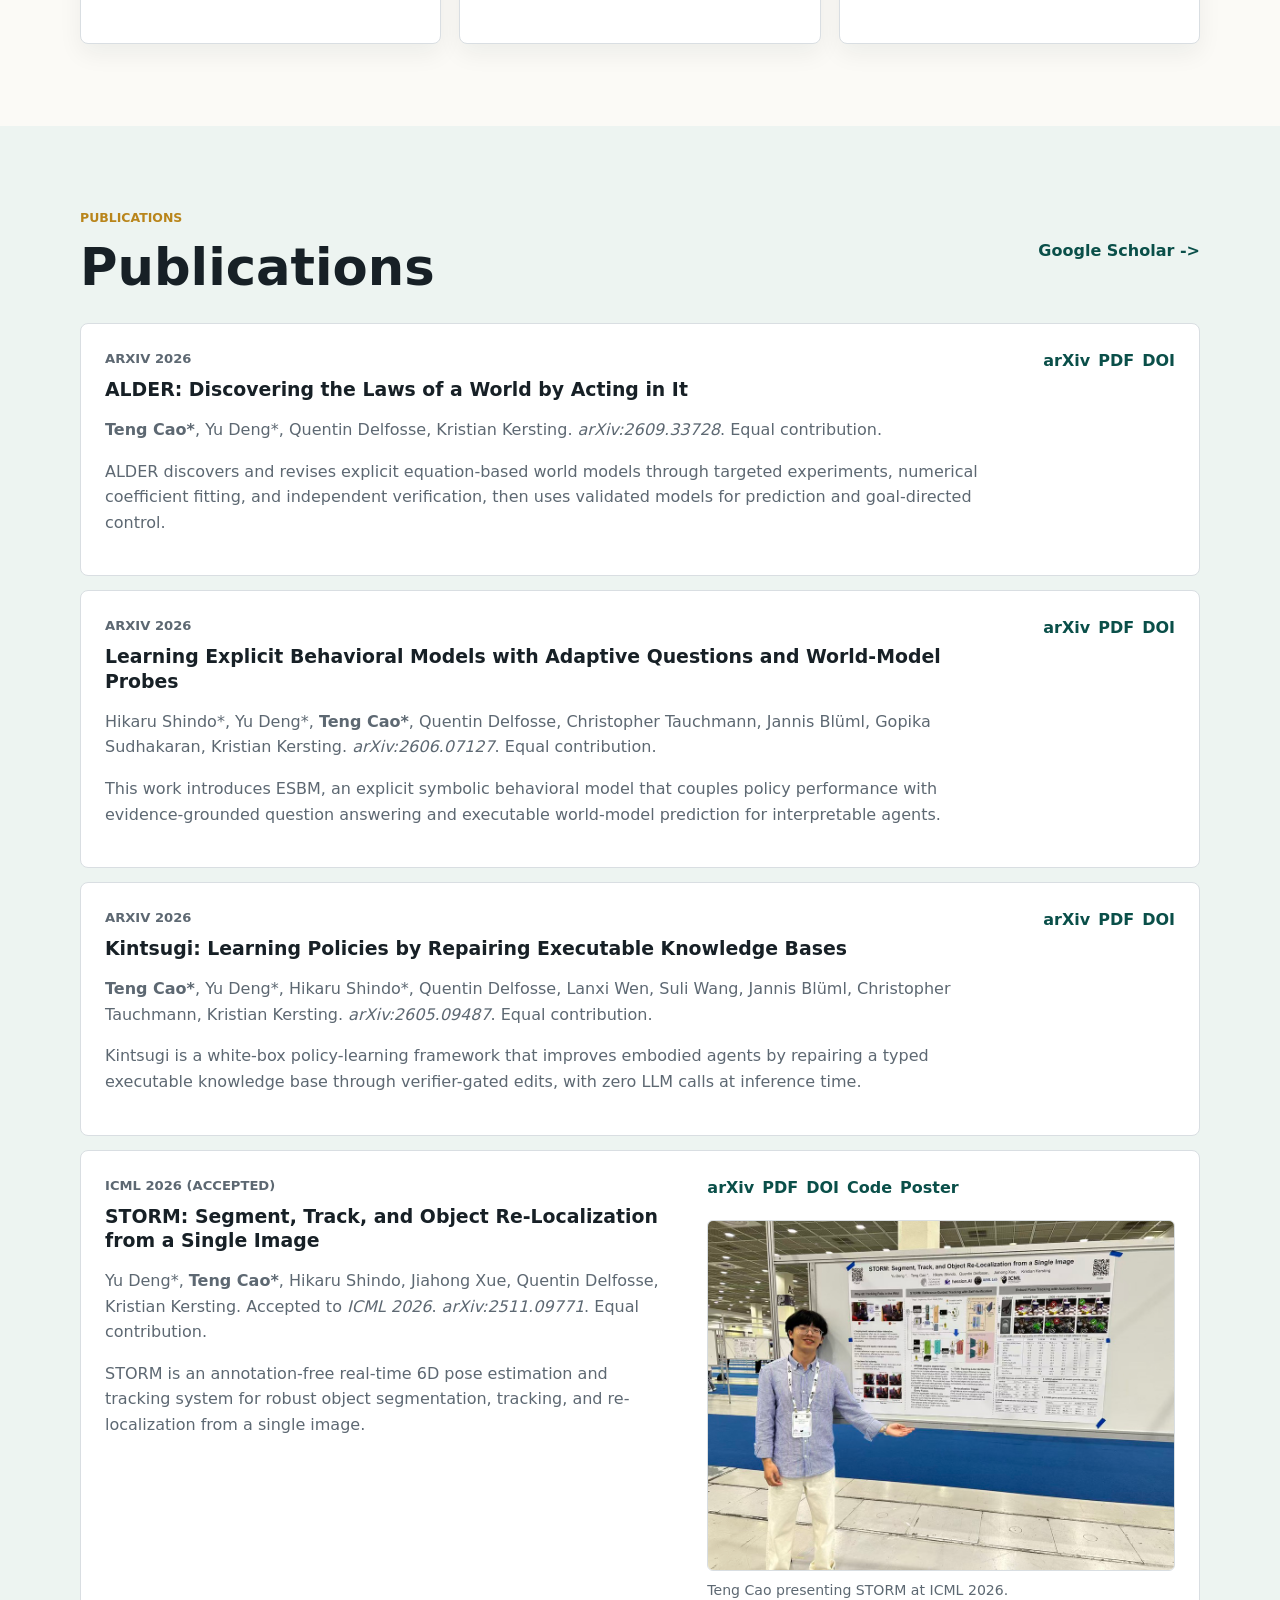
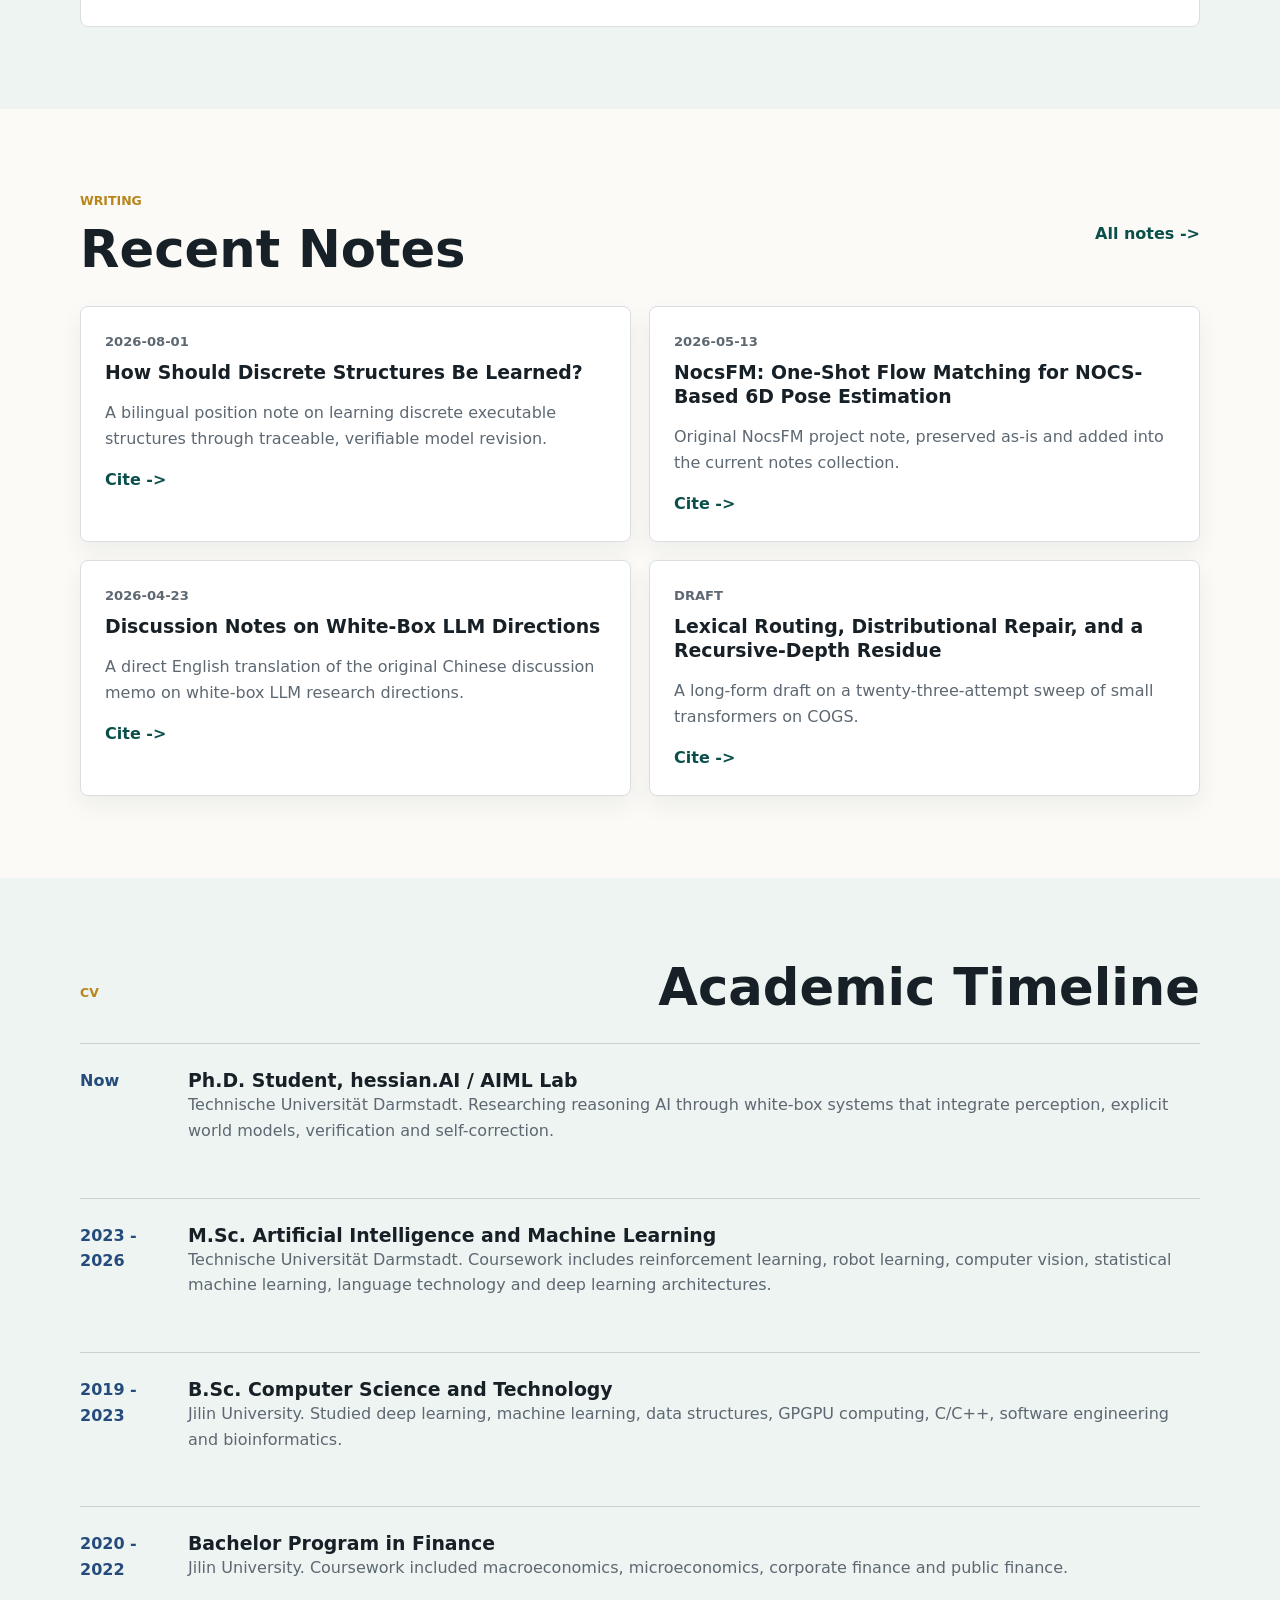
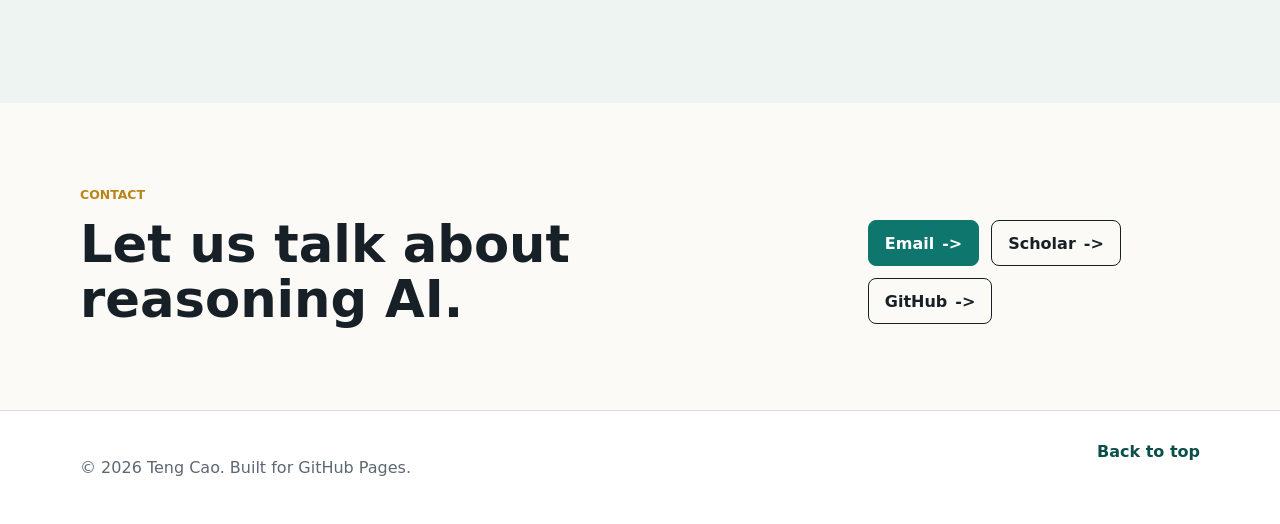
==== commit 360b4dc2: "Add ALDER publication to academic homepage" ====
--- a/index.html
+++ b/index.html
@@ -93,6 +93,19 @@
         <a class="text-link" href="https://scholar.google.com/citations?user=rGbSMkcAAAAJ&amp;hl=zh-CN" target="_blank" rel="noreferrer">Google Scholar <span aria-hidden="true">-&gt;</span></a>
       </div>
       <div class="publication-list">
+        <article class="publication" id="alder">
+          <div>
+            <p class="pub-year">arXiv 2026</p>
+            <h3>ALDER: Discovering the Laws of a World by Acting in It</h3>
+            <p><strong>Teng Cao*</strong>, Yu Deng*, Quentin Delfosse, Kristian Kersting. <em>arXiv:2609.33728</em>. Equal contribution.</p>
+            <p>ALDER discovers and revises explicit equation-based world models through targeted experiments, numerical coefficient fitting, and independent verification, then uses validated models for prediction and goal-directed control.</p>
+          </div>
+          <div class="pub-links" aria-label="Publication links">
+            <a href="https://arxiv.org/abs/2609.33728" target="_blank" rel="noreferrer">arXiv</a>
+            <a href="https://arxiv.org/pdf/2609.33728" target="_blank" rel="noreferrer">PDF</a>
+            <a href="https://doi.org/10.48550/arXiv.2609.33728" target="_blank" rel="noreferrer">DOI</a>
+          </div>
+        </article>
         <article class="publication">
           <div>
             <p class="pub-year">arXiv 2026</p>
